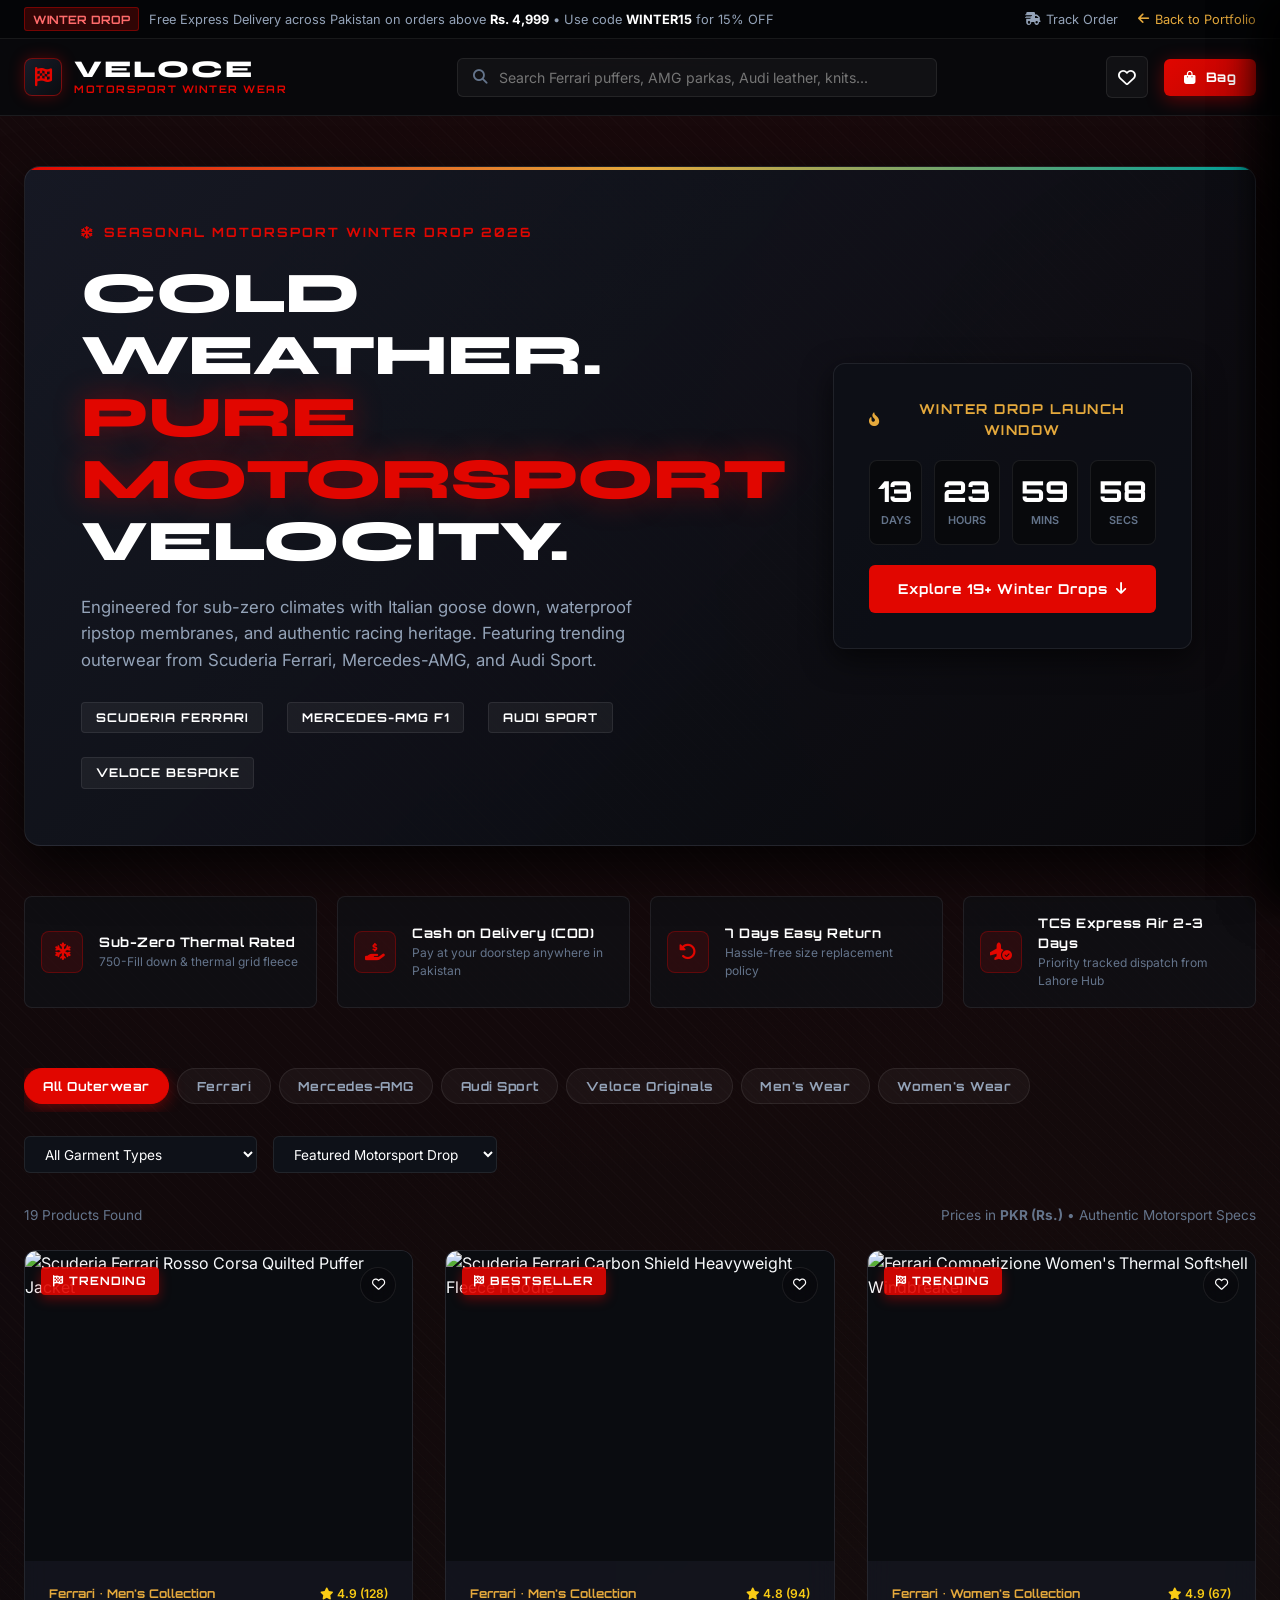
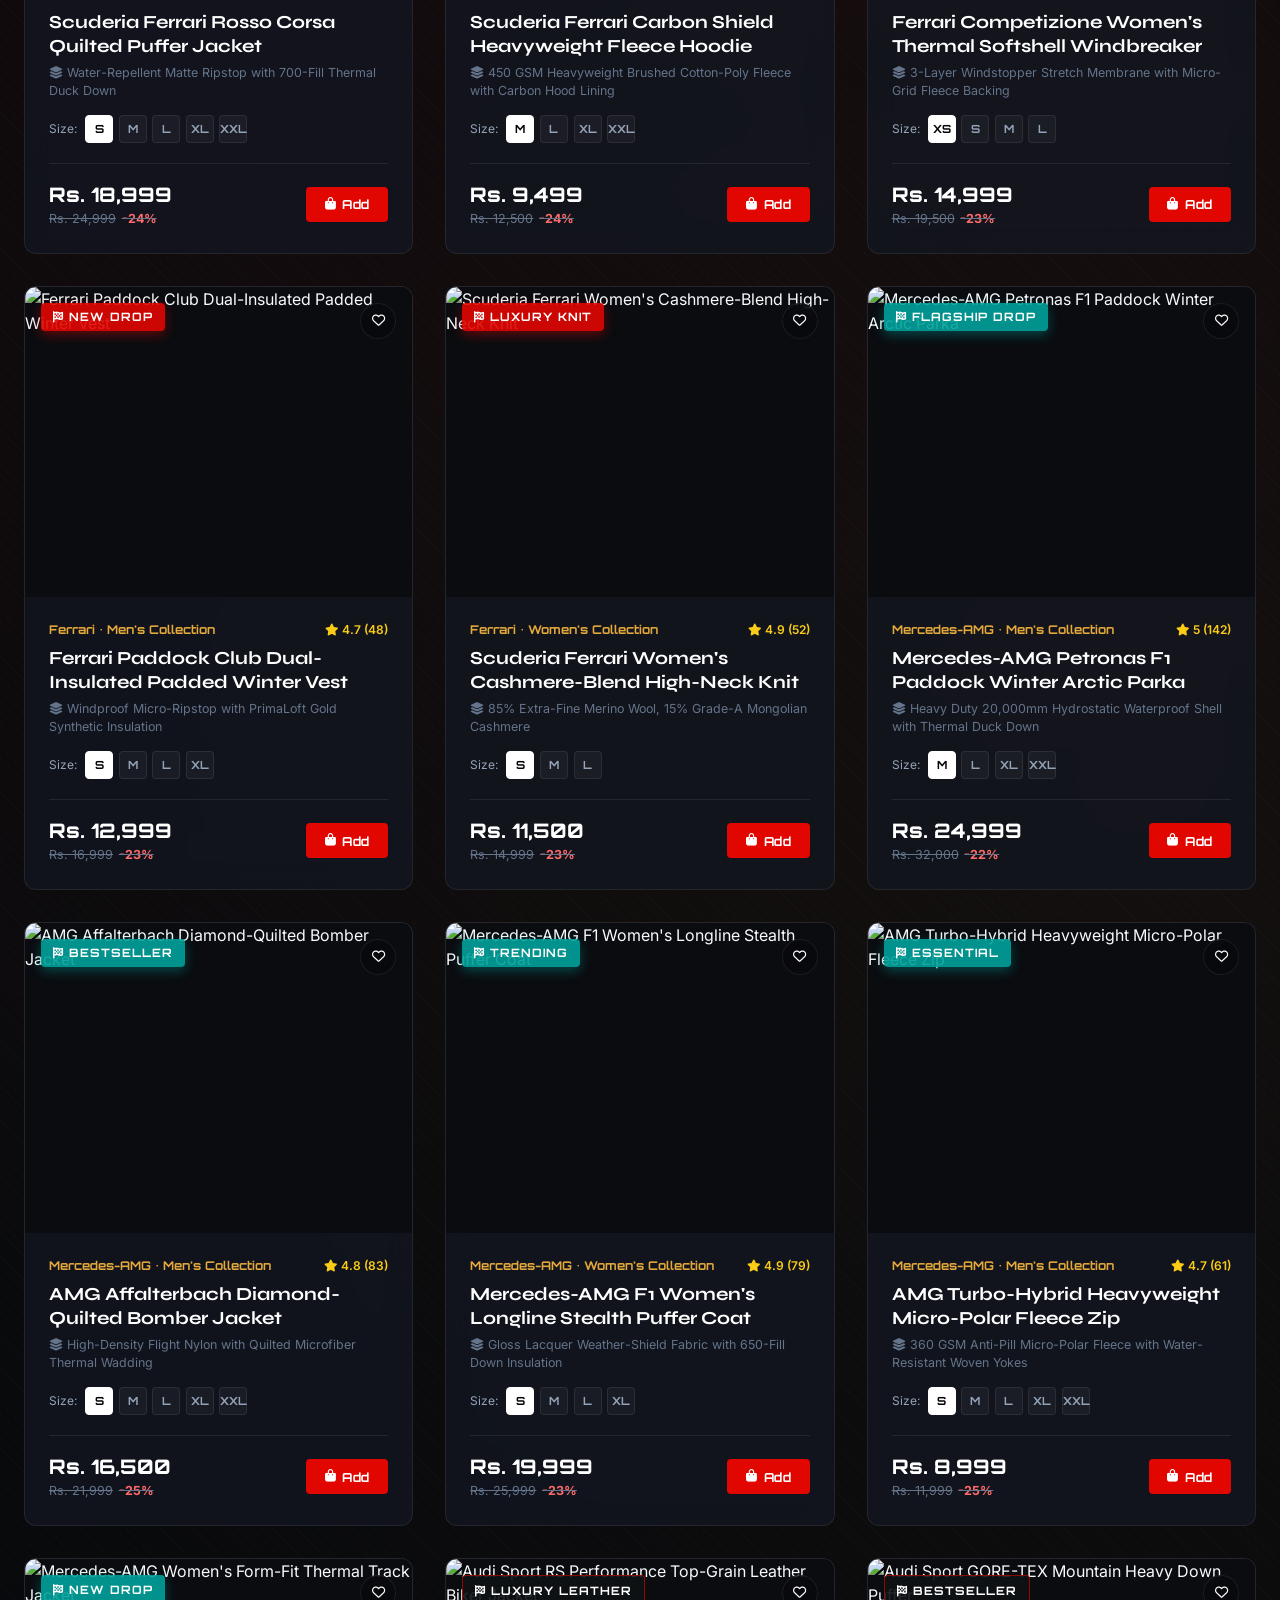
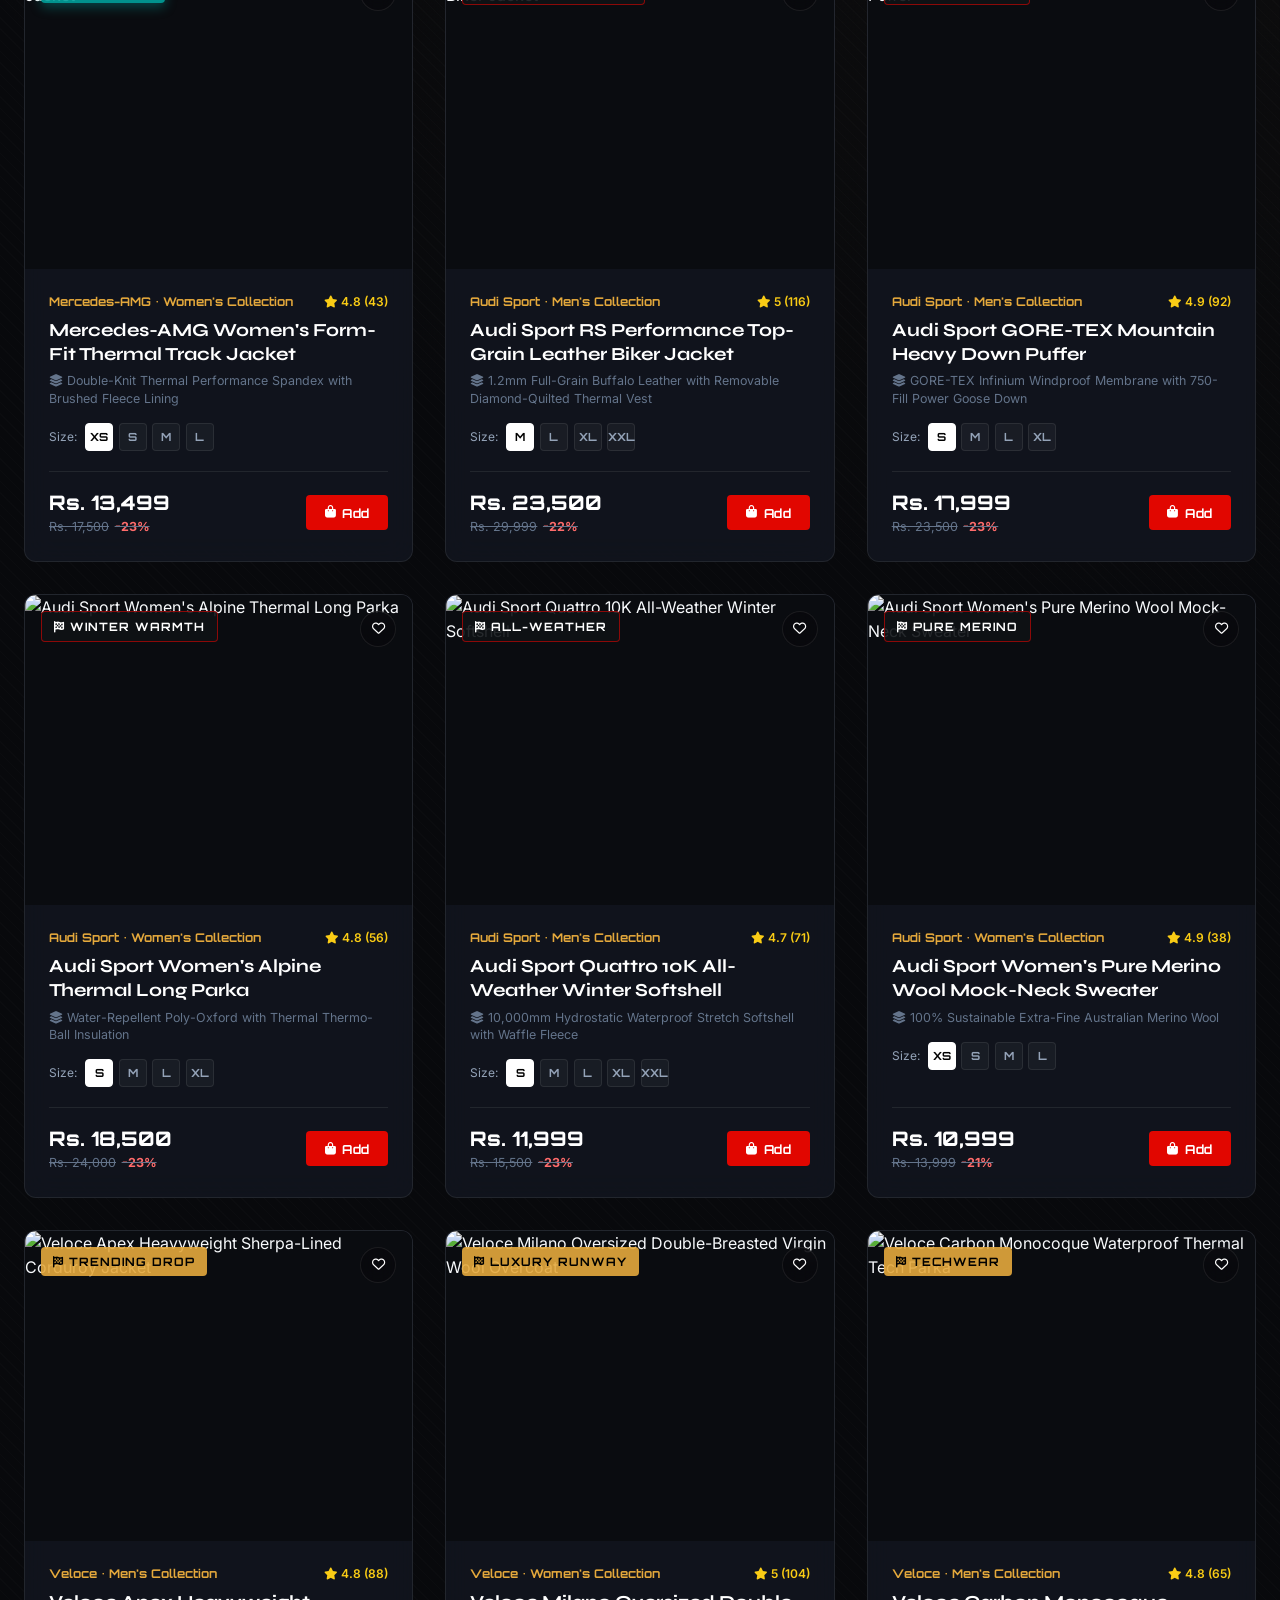
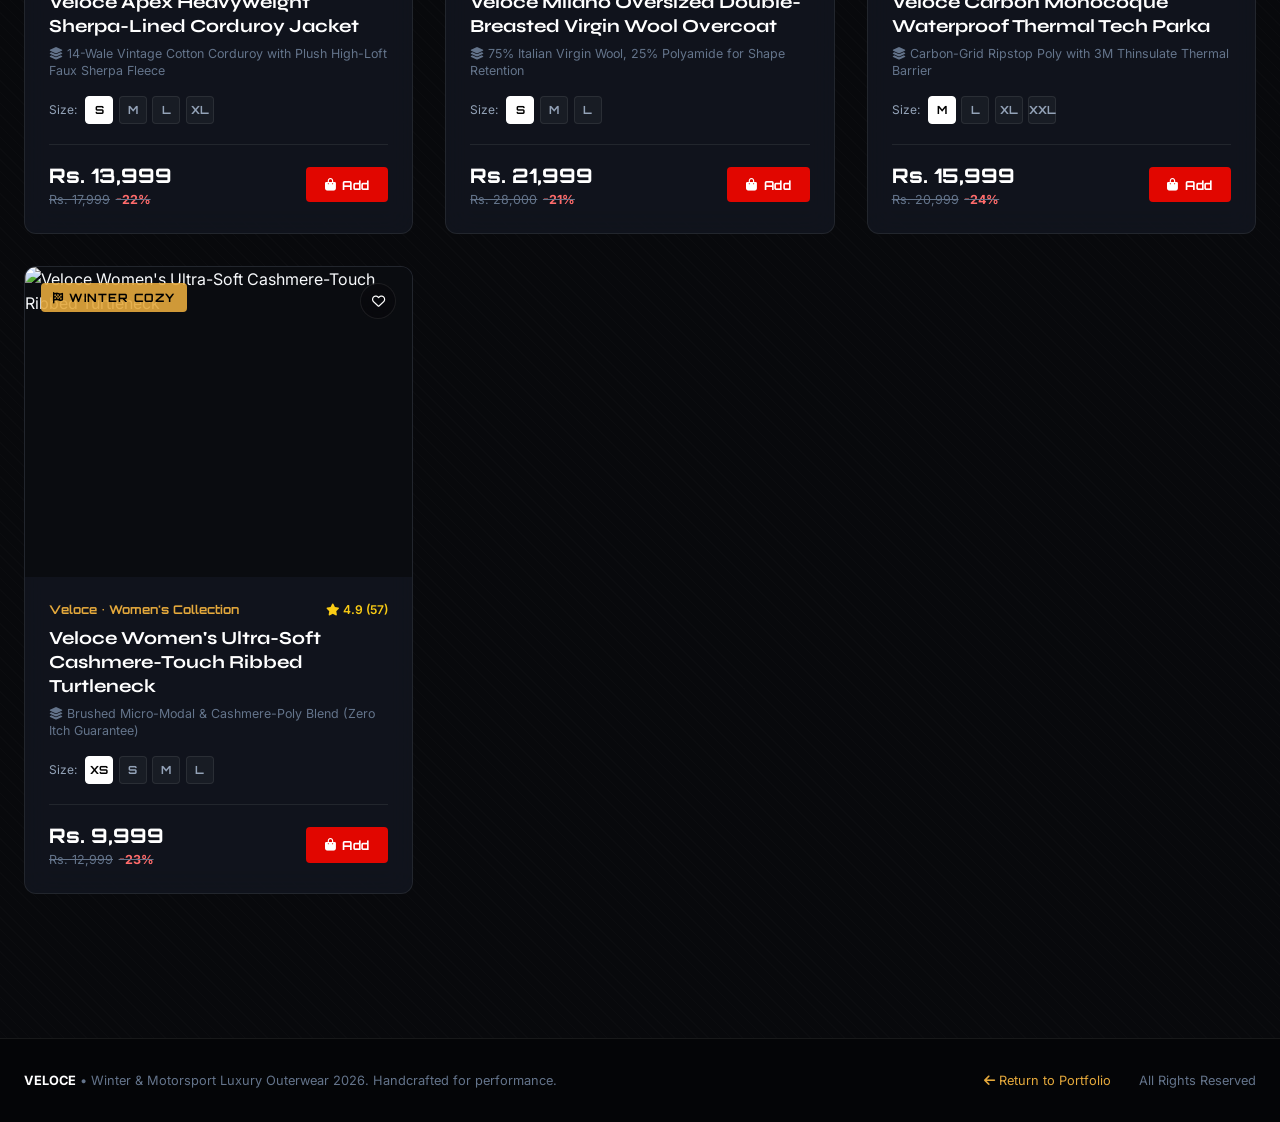
==== projects/veloce-store/index.html @ 2f8fe231 "Add VELOCE luxury winter & motorsport e-commerce platform with Netlify Serverless Backend" ====
<!DOCTYPE html>
<html lang="en">
<head>
  <meta charset="UTF-8">
  <meta name="viewport" content="width=device-width, initial-scale=1.0">
  <title>VELOCE — Luxury Winter &amp; Motorsport Apparel | Ferrari, AMG, Audi Sport</title>
  <meta name="description" content="Shop trending winter & motorsport outerwear from Scuderia Ferrari, Mercedes-AMG Petronas F1, Audi Sport, and Veloce. Thermal down puffers, leather biker jackets, and winter fleece across Pakistan with Cash on Delivery.">

  <!-- Favicon -->
  <link rel="icon" type="image/svg+xml" href="data:image/svg+xml,<svg xmlns='http://www.w3.org/2000/svg' viewBox='0 0 32 32'><rect width='32' height='32' rx='6' fill='%2308090C'/><path d='M8 6h16l-8 20z' fill='%23E10600'/></svg>">

  <!-- FontAwesome Icons -->
  <link rel="stylesheet" href="https://cdnjs.cloudflare.com/ajax/libs/font-awesome/6.5.1/css/all.min.css">

  <!-- Isolated Veloce Stylesheet -->
  <link rel="stylesheet" href="css/style.css">
</head>
<body>

  <!-- Top Utility Bar -->
  <aside class="veloce-top-bar" aria-label="Store Announcement">
    <div class="container top-bar-inner">
      <div class="top-announcement">
        <span class="promo-badge">WINTER DROP</span>
        <span>Free Express Delivery across Pakistan on orders above <strong>Rs. 4,999</strong> • Use code <strong>WINTER15</strong> for 15% OFF</span>
      </div>

      <div class="top-utility-links">
        <button type="button" class="top-link btn-open-tracker">
          <i class="fa-solid fa-truck-fast"></i>
          <span>Track Order</span>
        </button>
        <a href="/" class="top-link highlight" title="Return to Portfolio">
          <i class="fa-solid fa-arrow-left"></i>
          <span>Back to Portfolio</span>
        </a>
      </div>
    </div>
  </aside>

  <!-- Sticky Navbar -->
  <header class="veloce-navbar">
    <div class="container navbar-inner">
      <a href="#hero" class="brand-group" aria-label="VELOCE Home">
        <div class="brand-logo-icon" aria-hidden="true">
          <i class="fa-solid fa-flag-checkered"></i>
        </div>
        <div class="brand-name-wrap">
          <span class="brand-title">VELOCE</span>
          <span class="brand-subtitle">MOTORSPORT WINTER WEAR</span>
        </div>
      </a>

      <!-- Search Input -->
      <div class="nav-search-bar">
        <i class="fa-solid fa-magnifying-glass"></i>
        <input type="text" id="store-search-input" class="nav-search-input" placeholder="Search Ferrari puffers, AMG parkas, Audi leather, knits..." aria-label="Search Catalog">
      </div>

      <!-- Action Buttons -->
      <div class="nav-action-buttons">
        <button type="button" class="btn-icon-nav btn-open-wishlist" aria-label="View Wishlist">
          <i class="fa-regular fa-heart"></i>
          <span class="counter-badge wishlist-counter-badge">0</span>
        </button>

        <button type="button" class="btn-nav-bag btn-open-cart" aria-label="View Shopping Bag">
          <i class="fa-solid fa-bag-shopping"></i>
          <span>Bag</span>
          <span class="counter-badge cart-counter-badge">0</span>
        </button>
      </div>
    </div>
  </header>

  <!-- Main Content Area -->
  <main>
    <!-- Hero Editorial Banner -->
    <section id="hero" class="hero-banner-section">
      <div class="container">
        <div class="hero-editorial-card">
          <div class="hero-editorial-content">
            <div class="hero-drop-tag">
              <i class="fa-solid fa-snowflake"></i>
              <span>SEASONAL MOTORSPORT WINTER DROP 2026</span>
            </div>

            <h1 class="hero-main-title">
              COLD WEATHER. <br>
              <span class="highlight-red">PURE MOTORSPORT</span> VELOCITY.
            </h1>

            <p class="hero-subtext">
              Engineered for sub-zero climates with Italian goose down, waterproof ripstop membranes, and authentic racing heritage. Featuring trending outerwear from Scuderia Ferrari, Mercedes-AMG, and Audi Sport.
            </p>

            <div class="hero-brand-logos">
              <span class="brand-pill-mini">SCUDERIA FERRARI</span>
              <span class="brand-pill-mini">MERCEDES-AMG F1</span>
              <span class="brand-pill-mini">AUDI SPORT</span>
              <span class="brand-pill-mini">VELOCE BESPOKE</span>
            </div>
          </div>

          <!-- Countdown Card -->
          <div class="hero-countdown-box">
            <div class="countdown-title">
              <i class="fa-solid fa-fire-flame-curved"></i>
              <span>WINTER DROP LAUNCH WINDOW</span>
            </div>

            <div class="countdown-timer-grid">
              <div class="countdown-segment">
                <div class="count-val" id="count-days">14</div>
                <div class="count-lbl">Days</div>
              </div>
              <div class="countdown-segment">
                <div class="count-val" id="count-hours">08</div>
                <div class="count-lbl">Hours</div>
              </div>
              <div class="countdown-segment">
                <div class="count-val" id="count-mins">42</div>
                <div class="count-lbl">Mins</div>
              </div>
              <div class="countdown-segment">
                <div class="count-val" id="count-secs">19</div>
                <div class="count-lbl">Secs</div>
              </div>
            </div>

            <a href="#catalog" class="countdown-cta-btn">
              <span>Explore 19+ Winter Drops</span>
              <i class="fa-solid fa-arrow-down"></i>
            </a>
          </div>
        </div>
      </div>
    </section>

    <!-- Trust Badges Bar -->
    <section class="trust-bar-section" aria-label="Customer Guarantees">
      <div class="container">
        <div class="trust-badges-grid">
          <div class="trust-item">
            <div class="trust-icon"><i class="fa-solid fa-snowflake"></i></div>
            <div class="trust-text">
              <h4>Sub-Zero Thermal Rated</h4>
              <p>750-Fill down &amp; thermal grid fleece</p>
            </div>
          </div>

          <div class="trust-item">
            <div class="trust-icon"><i class="fa-solid fa-hand-holding-dollar"></i></div>
            <div class="trust-text">
              <h4>Cash on Delivery (COD)</h4>
              <p>Pay at your doorstep anywhere in Pakistan</p>
            </div>
          </div>

          <div class="trust-item">
            <div class="trust-icon"><i class="fa-solid fa-rotate-left"></i></div>
            <div class="trust-text">
              <h4>7 Days Easy Return</h4>
              <p>Hassle-free size replacement policy</p>
            </div>
          </div>

          <div class="trust-item">
            <div class="trust-icon"><i class="fa-solid fa-plane-circle-check"></i></div>
            <div class="trust-text">
              <h4>TCS Express Air 2-3 Days</h4>
              <p>Priority tracked dispatch from Lahore Hub</p>
            </div>
          </div>
        </div>
      </div>
    </section>

    <!-- Product Catalog Section -->
    <section id="catalog" class="catalog-section">
      <div class="container">
        <!-- Controls Bar -->
        <div class="catalog-controls-bar">
          <div class="brand-filter-pills" role="tablist">
            <button type="button" class="filter-tab-btn active" data-brand="All">All Outerwear</button>
            <button type="button" class="filter-tab-btn" data-brand="Ferrari">Ferrari</button>
            <button type="button" class="filter-tab-btn" data-brand="Mercedes-AMG">Mercedes-AMG</button>
            <button type="button" class="filter-tab-btn" data-brand="Audi Sport">Audi Sport</button>
            <button type="button" class="filter-tab-btn" data-brand="Veloce">Veloce Originals</button>
            <button type="button" class="filter-tab-btn" data-gender="Men">Men's Wear</button>
            <button type="button" class="filter-tab-btn" data-gender="Women">Women's Wear</button>
          </div>

          <div class="dropdown-filters-group">
            <select id="filter-category-select" class="select-custom" aria-label="Filter by Category">
              <option value="All">All Garment Types</option>
              <option value="Puffers">Thermal Down Puffers</option>
              <option value="Jackets">Leather &amp; Softshell Jackets</option>
              <option value="Hoodies & Knits">Heavyweight Fleece &amp; Knits</option>
              <option value="Parkas">Sub-Zero Expedition Parkas</option>
            </select>

            <select id="filter-sort-select" class="select-custom" aria-label="Sort Catalog">
              <option value="featured">Featured Motorsport Drop</option>
              <option value="price-low">Price: Low to High</option>
              <option value="price-high">Price: High to Low</option>
              <option value="rating">Top Customer Rated</option>
              <option value="discount">Biggest Seasonal Discount</option>
            </select>
          </div>
        </div>

        <!-- Live Results Count -->
        <div style="margin-bottom: 1.5rem; font-size: 0.85rem; color: var(--text-muted); display: flex; justify-content: space-between;">
          <span id="results-count">Loading Winter Catalog...</span>
          <span>Prices in <strong>PKR (Rs.)</strong> • Authentic Motorsport Specs</span>
        </div>

        <!-- Products Grid Container -->
        <div class="products-grid" id="products-grid">
          <!-- Populated by store.js -->
        </div>
      </div>
    </section>
  </main>

  <!-- Slide-Over Cart Drawer -->
  <div class="drawer-overlay" id="cart-drawer-overlay"></div>

  <div class="veloce-drawer" id="cart-drawer" role="dialog" aria-modal="true" aria-labelledby="cart-drawer-title">
    <div class="drawer-header">
      <h3 class="drawer-title" id="cart-drawer-title">
        <i class="fa-solid fa-bag-shopping" style="color: var(--vlc-red); margin-right: 0.4rem;"></i>
        Shopping Bag
      </h3>
      <button type="button" class="btn-close-drawer" id="btn-close-cart" aria-label="Close Bag">&times;</button>
    </div>

    <!-- Free Delivery Progress Meter -->
    <div class="drawer-free-delivery-box">
      <div class="delivery-notice-text" id="free-shipping-notice">
        Add <strong>Rs. 4,999</strong> for <strong>FREE Express Delivery</strong>
      </div>
      <div class="delivery-progress-track">
        <div class="delivery-progress-fill" id="free-shipping-progress"></div>
      </div>
    </div>

    <!-- Cart Items List -->
    <div class="drawer-items-list" id="cart-drawer-items">
      <!-- Items generated by JS -->
    </div>

    <!-- Empty State -->
    <div class="drawer-empty-state" id="cart-empty-state">
      <i class="fa-solid fa-bag-shopping"></i>
      <h4>Your Bag is Empty</h4>
      <p style="font-size: 0.85rem; color: var(--text-muted); margin-top: 0.35rem;">Explore our winter motorsport jackets and add your favorite pieces.</p>
    </div>

    <!-- Drawer Footer -->
    <div class="drawer-footer" id="cart-drawer-footer" style="display: none;">
      <!-- Promo Code -->
      <div class="promo-input-row">
        <input type="text" id="cart-promo-input" placeholder="Promo Code (e.g. WINTER15)" value="WINTER15">
        <button type="button" class="btn-apply-promo" id="btn-apply-promo">Apply</button>
      </div>
      <div class="promo-msg" id="promo-status-msg"></div>

      <!-- Totals Breakdown -->
      <div class="drawer-totals-box">
        <div class="totals-row">
          <span>Subtotal</span>
          <span id="cart-subtotal">Rs. 0</span>
        </div>
        <div class="totals-row" id="cart-discount-row" style="display: none; color: #10B981;">
          <span>Promo Discount</span>
          <span id="cart-discount-amount">- Rs. 0</span>
        </div>
        <div class="totals-row">
          <span>Shipping (Pakistan)</span>
          <span id="cart-shipping-fee">FREE</span>
        </div>
        <div class="totals-row grand">
          <span>Grand Total</span>
          <span id="cart-grand-total">Rs. 0</span>
        </div>
      </div>

      <button type="button" class="btn-drawer-checkout" id="btn-proceed-checkout">
        <i class="fa-solid fa-lock"></i>
        <span>Proceed to Secure Checkout</span>
      </button>
    </div>
  </div>

  <!-- Slide-Over Wishlist Drawer -->
  <div class="veloce-drawer" id="wishlist-drawer" role="dialog" aria-modal="true" aria-labelledby="wish-drawer-title">
    <div class="drawer-header">
      <h3 class="drawer-title" id="wish-drawer-title">
        <i class="fa-solid fa-heart" style="color: var(--vlc-red); margin-right: 0.4rem;"></i>
        Saved Wishlist
      </h3>
      <button type="button" class="btn-close-drawer" id="btn-close-wishlist" aria-label="Close Wishlist">&times;</button>
    </div>

    <div class="drawer-items-list" id="wishlist-drawer-items"></div>

    <div class="drawer-empty-state" id="wishlist-empty-state">
      <i class="fa-regular fa-heart"></i>
      <h4>Your Wishlist is Empty</h4>
      <p style="font-size: 0.85rem; color: var(--text-muted); margin-top: 0.35rem;">Click the heart icon on any jacket to save for later.</p>
    </div>
  </div>

  <!-- Quick View Modal -->
  <div class="veloce-modal" id="quickview-modal" role="dialog" aria-modal="true">
    <div class="veloce-modal-dialog" style="max-width: 780px;">
      <div class="modal-header-strip"></div>
      <div class="modal-header-row">
        <h3>Product Deep Dive</h3>
        <button type="button" class="modal-close-x" onclick="document.getElementById('quickview-modal').classList.remove('active')">&times;</button>
      </div>

      <div class="modal-body-content" style="display: grid; grid-template-columns: 1fr 1fr; gap: 2rem;">
        <div>
          <img id="qv-product-img" src="" alt="Product View" style="width: 100%; height: 360px; object-fit: cover; border-radius: 8px; border: 1px solid var(--border-subtle);">
        </div>

        <div style="display: flex; flex-direction: column;">
          <div id="qv-brand" style="font-family: var(--font-tech); color: var(--vlc-gold); font-size: 0.75rem; font-weight: 700;"></div>
          <h2 id="qv-title" style="font-family: var(--font-display); font-size: 1.35rem; color: #fff; margin: 0.35rem 0;"></h2>
          <div id="qv-rating" style="font-size: 0.8rem; color: #FACC15; margin-bottom: 0.75rem;"></div>

          <div style="display: flex; align-items: baseline; gap: 0.75rem; margin-bottom: 1rem;">
            <div id="qv-price" style="font-family: var(--font-tech); font-size: 1.5rem; font-weight: 800; color: #fff;"></div>
            <div id="qv-orig-price" style="font-size: 0.85rem; color: var(--text-muted); text-decoration: line-through;"></div>
            <div id="qv-discount" style="font-size: 0.75rem; color: #ff6b6b; font-weight: 700;"></div>
          </div>

          <p id="qv-description" style="font-size: 0.85rem; color: var(--text-secondary); line-height: 1.5; margin-bottom: 1rem;"></p>

          <div style="background: rgba(255,255,255,0.02); border: 1px solid var(--border-subtle); border-radius: 6px; padding: 0.75rem; font-size: 0.78rem; color: var(--text-muted); margin-bottom: 1.25rem;">
            <strong>Thermal Fabric:</strong> <span id="qv-fabric"></span>
          </div>

          <div style="margin-bottom: 1.25rem;">
            <label style="display: block; font-size: 0.75rem; color: var(--text-secondary); margin-bottom: 0.35rem;">Select Size:</label>
            <div class="size-chips" id="qv-sizes"></div>
          </div>

          <div style="display: flex; gap: 1rem; margin-top: auto;">
            <input type="number" id="qv-qty-input" value="1" min="1" max="10" style="width: 60px; background: #08090C; border: 1px solid var(--border-subtle); color: #fff; text-align: center; border-radius: 4px;">
            <button type="button" class="btn-veloce" id="btn-qv-add-cart" style="flex: 1; background: var(--vlc-red); color: #fff; border: none; border-radius: 4px; font-family: var(--font-tech); font-weight: 700; cursor: pointer; padding: 0.75rem;">
              <i class="fa-solid fa-bag-shopping"></i> Add to Bag
            </button>
          </div>
        </div>
      </div>
    </div>
  </div>

  <!-- Checkout Modal (Connected to Netlify Function) -->
  <div class="veloce-modal" id="checkout-modal" role="dialog" aria-modal="true">
    <div class="veloce-modal-dialog">
      <div class="modal-header-strip"></div>
      <div class="modal-header-row">
        <h3><i class="fa-solid fa-lock" style="color: var(--vlc-red); margin-right: 0.4rem;"></i> Secure Doorstep Checkout</h3>
        <button type="button" class="modal-close-x" id="btn-close-checkout">&times;</button>
      </div>

      <div class="modal-body-content">
        <!-- Order Summary Box -->
        <div style="background: rgba(255,255,255,0.02); border: 1px solid var(--border-subtle); border-radius: 8px; padding: 1rem; margin-bottom: 1.5rem;">
          <div style="font-family: var(--font-tech); font-size: 0.75rem; color: var(--vlc-gold); margin-bottom: 0.5rem;">ORDER SUMMARY</div>
          <div id="checkout-items-summary" style="max-height: 110px; overflow-y: auto; font-size: 0.82rem; color: var(--text-secondary); display: flex; flex-direction: column; gap: 0.35rem;"></div>
          <div style="border-top: 1px dashed var(--border-subtle); margin-top: 0.75rem; padding-top: 0.5rem; display: flex; justify-content: space-between; font-family: var(--font-tech); font-weight: 700;">
            <span>Total Payable:</span>
            <span id="checkout-grand-total" style="color: #fff;">Rs. 0</span>
          </div>
        </div>

        <form id="checkout-form">
          <div class="form-grid-2">
            <div class="vlc-input-group">
              <label for="chk-name">Full Name *</label>
              <input type="text" id="chk-name" class="vlc-input" placeholder="e.g. Tariq Mehmood" required minlength="2">
            </div>

            <div class="vlc-input-group">
              <label for="chk-phone">Mobile / WhatsApp Number *</label>
              <input type="tel" id="chk-phone" class="vlc-input" placeholder="0300-1234567" required>
            </div>
          </div>

          <div class="form-grid-2">
            <div class="vlc-input-group">
              <label for="chk-email">Email Address *</label>
              <input type="email" id="chk-email" class="vlc-input" placeholder="e.g. customer@example.com" required>
            </div>

            <div class="vlc-input-group">
              <label for="chk-city">Delivery City (Pakistan) *</label>
              <select id="chk-city" class="vlc-select" required>
                <option value="Karachi">Karachi</option>
                <option value="Lahore" selected>Lahore</option>
                <option value="Islamabad">Islamabad</option>
                <option value="Rawalpindi">Rawalpindi</option>
                <option value="Faisalabad">Faisalabad</option>
                <option value="Multan">Multan</option>
                <option value="Peshawar">Peshawar</option>
                <option value="Quetta">Quetta</option>
                <option value="Sialkot">Sialkot</option>
                <option value="Gujranwala">Gujranwala</option>
                <option value="Other Cities">All Other Pakistan Cities</option>
              </select>
            </div>
          </div>

          <div class="vlc-input-group">
            <label for="chk-address">Complete Street Address *</label>
            <input type="text" id="chk-address" class="vlc-input" placeholder="House #, Street, Sector, Area Name" required minlength="5">
          </div>

          <!-- Payment Options -->
          <div class="vlc-input-group">
            <label>Select Payment Method *</label>
            <div class="payment-methods-grid">
              <label class="payment-method-card active">
                <input type="radio" name="paymentMethod" value="COD" checked>
                <i class="fa-solid fa-hand-holding-dollar" style="font-size: 1.2rem; color: #10B981;"></i>
                <strong>Cash on Delivery</strong>
                <span>Pay when delivered</span>
              </label>

              <label class="payment-method-card">
                <input type="radio" name="paymentMethod" value="JazzCash">
                <i class="fa-solid fa-mobile-screen" style="font-size: 1.2rem; color: #E5A93C;"></i>
                <strong>JazzCash / EasyPaisa</strong>
                <span>Mobile Wallet</span>
              </label>

              <label class="payment-method-card">
                <input type="radio" name="paymentMethod" value="Card">
                <i class="fa-regular fa-credit-card" style="font-size: 1.2rem; color: #38BDF8;"></i>
                <strong>Debit / Credit Card</strong>
                <span>Visa &amp; Mastercard</span>
              </label>
            </div>
          </div>

          <button type="submit" class="btn-drawer-checkout" style="width: 100%;">
            <i class="fa-solid fa-check"></i>
            <span>Confirm Order via Netlify Serverless API</span>
          </button>
        </form>
      </div>
    </div>
  </div>

  <!-- Order Success Receipt Modal -->
  <div class="veloce-modal" id="order-success-modal" role="dialog" aria-modal="true">
    <div class="veloce-modal-dialog">
      <div class="modal-header-strip"></div>
      <div class="modal-header-row">
        <h3><i class="fa-solid fa-circle-check" style="color: #10B981; margin-right: 0.4rem;"></i> Order Confirmed!</h3>
        <button type="button" class="modal-close-x" onclick="document.getElementById('order-success-modal').classList.remove('active')">&times;</button>
      </div>

      <div class="modal-body-content">
        <div class="receipt-paper-card">
          <div class="receipt-header-row">
            <div>
              <div style="font-size: 0.72rem; color: var(--text-muted);">VELOCE OFFICIAL DISPATCH DOSSIER</div>
              <div class="receipt-code" id="receipt-order-id">VLC-2026-8492</div>
            </div>
            <div style="font-family: var(--font-tech); font-size: 0.8rem; color: #10B981; border: 1px solid #10B981; padding: 0.2rem 0.6rem; border-radius: 4px;">
              VERIFIED
            </div>
          </div>

          <div class="receipt-meta-grid">
            <div>
              <label>Customer Name</label>
              <div id="receipt-customer-name" style="font-weight: 700; color: #fff;"></div>
            </div>
            <div>
              <label>Delivery Address</label>
              <div id="receipt-address" style="color: var(--text-secondary);"></div>
            </div>
            <div>
              <label>Payment Method</label>
              <div id="receipt-payment" style="color: #fff;"></div>
            </div>
            <div>
              <label>Estimated Delivery</label>
              <div id="receipt-est-date" style="color: #38BDF8; font-weight: 700;"></div>
            </div>
            <div>
              <label>TCS Air Tracking Number</label>
              <div id="receipt-tracking-code" style="font-family: var(--font-tech); color: var(--vlc-gold);"></div>
            </div>
            <div>
              <label>Total Amount</label>
              <div id="receipt-total" style="font-family: var(--font-tech); font-size: 1.1rem; font-weight: 800; color: #fff;"></div>
            </div>
          </div>

          <div style="text-align: center; font-size: 0.78rem; color: var(--text-muted); border-top: 1px solid var(--border-subtle); padding-top: 1rem;">
            A confirmation SMS &amp; tracking receipt have been dispatched. Hand-packaged with anti-static motorsport thermal seal.
          </div>
        </div>

        <div style="margin-top: 1.5rem; display: flex; gap: 1rem;">
          <button type="button" class="btn-drawer-checkout" style="flex: 1;" onclick="window.print()">
            <i class="fa-solid fa-print"></i> Print Receipt
          </button>
          <button type="button" class="btn-drawer-checkout" style="flex: 1; background: rgba(255,255,255,0.06); border: 1px solid var(--border-subtle);" onclick="document.getElementById('order-success-modal').classList.remove('active')">
            Continue Shopping
          </button>
        </div>
      </div>
    </div>
  </div>

  <!-- Live Order Tracker Modal -->
  <div class="veloce-modal" id="tracker-modal" role="dialog" aria-modal="true">
    <div class="veloce-modal-dialog">
      <div class="modal-header-strip"></div>
      <div class="modal-header-row">
        <h3><i class="fa-solid fa-truck-fast" style="color: var(--vlc-red); margin-right: 0.4rem;"></i> Live TCS Order Tracker</h3>
        <button type="button" class="modal-close-x" id="btn-close-tracker">&times;</button>
      </div>

      <div class="modal-body-content">
        <form id="tracker-search-form" style="display: flex; gap: 0.5rem; margin-bottom: 1.5rem;">
          <input type="text" id="tracker-input-id" class="vlc-input" placeholder="Enter Order ID (e.g. VLC-2026-8492)" required value="VLC-2026-8492">
          <button type="submit" class="btn-drawer-checkout" style="width: auto; padding: 0.75rem 1.25rem;">
            <span>Track</span>
          </button>
        </form>

        <div id="tracker-courier-box" style="display: none;"></div>

        <!-- 4-Stage Timeline Container -->
        <div id="tracker-timeline-view">
          <div style="text-align: center; color: var(--text-muted); font-size: 0.85rem; padding: 1.5rem;">
            Enter your Veloce Order ID above to view live courier satellite telemetry.
          </div>
        </div>
      </div>
    </div>
  </div>

  <!-- Toast Container -->
  <div id="veloce-toast-container"></div>

  <!-- Minimal Footer -->
  <footer style="background: #040507; border-top: 1px solid var(--border-subtle); padding: 2rem 0; margin-top: 4rem;">
    <div class="container" style="display: flex; justify-content: space-between; align-items: center; flex-wrap: wrap; gap: 1rem; font-size: 0.8rem; color: var(--text-muted);">
      <div>
        <strong style="color: #fff;">VELOCE</strong> • Winter &amp; Motorsport Luxury Outerwear 2026. Handcrafted for performance.
      </div>
      <div>
        <a href="/" style="color: var(--vlc-gold); text-decoration: none; margin-right: 1.5rem;"><i class="fa-solid fa-arrow-left"></i> Return to Portfolio</a>
        <span>All Rights Reserved</span>
      </div>
    </div>
  </footer>

  <!-- Store JavaScript Logic -->
  <script src="js/store.js"></script>
</body>
</html>
---- projects/veloce-store/css/style.css ----
/**
 * VELOCE — Luxury Winter & Motorsport Apparel
 * Pure isolated stylesheet for /projects/veloce-store/
 */

@import url('https://fonts.googleapis.com/css2?family=Inter:wght@300;400;500;600;700;800&family=Orbitron:wght@600;700;800;900&family=Syne:wght@700;800&display=swap');

:root {
  --vlc-red: #E10600;
  --vlc-red-hover: #B80500;
  --vlc-gold: #E5A93C;
  --vlc-cyan: #00A19B;

  --bg-obsidian: #08090C;
  --bg-asphalt: #0E1118;
  --bg-surface: #131722;
  --bg-card: rgba(19, 23, 34, 0.75);
  --bg-card-hover: rgba(25, 31, 46, 0.9);

  --text-primary: #F8FAFC;
  --text-secondary: #94A3B8;
  --text-muted: #64748B;

  --border-subtle: rgba(255, 255, 255, 0.08);
  --border-accent: rgba(225, 6, 0, 0.4);
  --border-glow-red: rgba(225, 6, 0, 0.5);

  --font-display: 'Syne', sans-serif;
  --font-tech: 'Orbitron', monospace;
  --font-body: 'Inter', sans-serif;

  --transition-smooth: cubic-bezier(0.16, 1, 0.3, 1);
}

/* Base Reset */
*, *::before, *::after {
  box-sizing: border-box;
  margin: 0;
  padding: 0;
}

html {
  scroll-behavior: smooth;
  font-family: var(--font-body);
  background-color: var(--bg-obsidian);
  color: var(--text-primary);
  overflow-x: hidden;
}

body {
  min-height: 100vh;
  background-color: var(--bg-obsidian);
  background-image: 
    radial-gradient(circle at 50% 0%, rgba(225, 6, 0, 0.08), transparent 50%),
    radial-gradient(circle at 90% 40%, rgba(229, 169, 60, 0.04), transparent 40%),
    repeating-linear-gradient(45deg, rgba(255, 255, 255, 0.012) 0px, rgba(255, 255, 255, 0.012) 1px, transparent 1px, transparent 8px);
  color: var(--text-primary);
  line-height: 1.5;
  -webkit-font-smoothing: antialiased;
}

.container {
  width: 100%;
  max-width: 1360px;
  margin: 0 auto;
  padding: 0 1.5rem;
}

/* =========================================================================
   TOP UTILITY BAR
   ========================================================================= */
.veloce-top-bar {
  background: #040507;
  border-bottom: 1px solid var(--border-subtle);
  font-size: 0.8rem;
  color: var(--text-secondary);
  padding: 0.45rem 0;
}

.top-bar-inner {
  display: flex;
  align-items: center;
  justify-content: space-between;
}

.top-announcement {
  display: flex;
  align-items: center;
  gap: 0.6rem;
}

.top-announcement strong {
  color: #fff;
}

.top-announcement .promo-badge {
  background: rgba(225, 6, 0, 0.2);
  color: #ff6b6b;
  border: 1px solid rgba(225, 6, 0, 0.4);
  font-family: var(--font-tech);
  font-size: 0.72rem;
  font-weight: 700;
  padding: 0.15rem 0.5rem;
  border-radius: 3px;
}

.top-utility-links {
  display: flex;
  align-items: center;
  gap: 1.25rem;
}

.top-link {
  color: var(--text-secondary);
  text-decoration: none;
  display: inline-flex;
  align-items: center;
  gap: 0.35rem;
  transition: color 0.2s ease;
  cursor: pointer;
  background: none;
  border: none;
  font-size: 0.8rem;
  font-family: var(--font-body);
}

.top-link:hover {
  color: #fff;
}

.top-link.highlight {
  color: var(--vlc-gold);
}

/* =========================================================================
   STICKY NAVBAR
   ========================================================================= */
.veloce-navbar {
  position: sticky;
  top: 0;
  left: 0;
  width: 100%;
  z-index: 100;
  background: rgba(8, 9, 12, 0.92);
  backdrop-filter: blur(20px);
  -webkit-backdrop-filter: blur(20px);
  border-bottom: 1px solid var(--border-subtle);
  transition: all 0.3s ease;
}

.navbar-inner {
  display: flex;
  align-items: center;
  justify-content: space-between;
  height: 76px;
  gap: 1.5rem;
}

.brand-group {
  display: flex;
  align-items: center;
  gap: 0.75rem;
  text-decoration: none;
}

.brand-logo-icon {
  width: 38px;
  height: 38px;
  border-radius: 8px;
  background: linear-gradient(135deg, #181c28 0%, #0a0c10 100%);
  border: 1px solid rgba(225, 6, 0, 0.5);
  display: flex;
  align-items: center;
  justify-content: center;
  color: var(--vlc-red);
  font-size: 1.2rem;
  box-shadow: 0 0 15px rgba(225, 6, 0, 0.3);
}

.brand-name-wrap {
  display: flex;
  flex-direction: column;
}

.brand-title {
  font-family: var(--font-display);
  font-size: 1.5rem;
  font-weight: 800;
  letter-spacing: 2px;
  color: #fff;
  line-height: 1;
}

.brand-subtitle {
  font-family: var(--font-tech);
  font-size: 0.65rem;
  font-weight: 700;
  letter-spacing: 1.5px;
  color: var(--vlc-red);
  text-transform: uppercase;
}

/* Search Bar in Navbar */
.nav-search-bar {
  flex: 1;
  max-width: 480px;
  position: relative;
}

.nav-search-bar i {
  position: absolute;
  left: 1rem;
  top: 50%;
  transform: translateY(-50%);
  color: var(--text-muted);
  font-size: 0.9rem;
}

.nav-search-input {
  width: 100%;
  background: rgba(255, 255, 255, 0.04);
  border: 1px solid var(--border-subtle);
  border-radius: 6px;
  padding: 0.65rem 1rem 0.65rem 2.6rem;
  color: #fff;
  font-size: 0.88rem;
  font-family: var(--font-body);
  outline: none;
  transition: all 0.2s ease;
}

.nav-search-input:focus {
  border-color: var(--vlc-red);
  background: rgba(255, 255, 255, 0.08);
  box-shadow: 0 0 16px rgba(225, 6, 0, 0.25);
}

/* Nav Actions */
.nav-action-buttons {
  display: flex;
  align-items: center;
  gap: 1rem;
}

.btn-icon-nav {
  position: relative;
  background: rgba(255, 255, 255, 0.04);
  border: 1px solid var(--border-subtle);
  color: #fff;
  width: 42px;
  height: 42px;
  border-radius: 6px;
  display: flex;
  align-items: center;
  justify-content: center;
  font-size: 1.1rem;
  cursor: pointer;
  transition: all 0.2s ease;
}

.btn-icon-nav:hover {
  background: rgba(225, 6, 0, 0.15);
  border-color: var(--vlc-red);
  transform: translateY(-2px);
}

.counter-badge {
  position: absolute;
  top: -5px;
  right: -5px;
  background: var(--vlc-red);
  color: #fff;
  font-family: var(--font-tech);
  font-size: 0.7rem;
  font-weight: 700;
  width: 20px;
  height: 20px;
  border-radius: 50%;
  display: flex;
  align-items: center;
  justify-content: center;
  opacity: 0;
  transition: opacity 0.2s ease;
  border: 2px solid var(--bg-obsidian);
}

.counter-badge.visible {
  opacity: 1;
}

.btn-nav-bag {
  background: linear-gradient(135deg, #e10600 0%, #b80500 100%);
  color: #fff;
  border: none;
  padding: 0.65rem 1.25rem;
  border-radius: 6px;
  font-family: var(--font-tech);
  font-size: 0.82rem;
  font-weight: 700;
  letter-spacing: 0.5px;
  display: flex;
  align-items: center;
  gap: 0.6rem;
  cursor: pointer;
  box-shadow: 0 4px 18px rgba(225, 6, 0, 0.4);
  transition: all 0.2s ease;
}

.btn-nav-bag:hover {
  transform: translateY(-2px);
  box-shadow: 0 6px 24px rgba(225, 6, 0, 0.6);
}

/* =========================================================================
   HERO BANNER & SEASONAL COUNTDOWN
   ========================================================================= */
.hero-banner-section {
  padding: 50px 0 30px;
  position: relative;
}

.hero-editorial-card {
  background: linear-gradient(135deg, rgba(22, 27, 40, 0.85) 0%, rgba(8, 9, 12, 0.95) 100%),
              radial-gradient(circle at 100% 50%, rgba(225, 6, 0, 0.15), transparent 50%);
  border: 1px solid var(--border-subtle);
  border-radius: 16px;
  padding: 3.5rem;
  display: grid;
  grid-template-columns: 1.2fr 0.8fr;
  gap: 3rem;
  align-items: center;
  position: relative;
  overflow: hidden;
  box-shadow: 0 20px 50px rgba(0, 0, 0, 0.8);
}

.hero-editorial-card::before {
  content: '';
  position: absolute;
  top: 0;
  left: 0;
  width: 100%;
  height: 3px;
  background: linear-gradient(90deg, #E10600 0%, #E5A93C 50%, #00A19B 100%);
}

.hero-editorial-content {
  display: flex;
  flex-direction: column;
  gap: 1.25rem;
}

.hero-drop-tag {
  display: inline-flex;
  align-items: center;
  gap: 0.6rem;
  font-family: var(--font-tech);
  font-size: 0.8rem;
  font-weight: 700;
  letter-spacing: 2px;
  color: var(--vlc-red);
  text-transform: uppercase;
}

.hero-main-title {
  font-family: var(--font-display);
  font-size: clamp(2.2rem, 4.5vw, 3.8rem);
  font-weight: 800;
  line-height: 1.08;
  letter-spacing: -1px;
  color: #fff;
}

.hero-main-title .highlight-red {
  color: var(--vlc-red);
  text-shadow: 0 0 30px rgba(225, 6, 0, 0.4);
}

.hero-subtext {
  font-size: 1.05rem;
  color: var(--text-secondary);
  max-width: 580px;
  line-height: 1.6;
}

.hero-brand-logos {
  display: flex;
  align-items: center;
  gap: 1.5rem;
  margin-top: 0.5rem;
  flex-wrap: wrap;
}

.brand-pill-mini {
  background: rgba(255, 255, 255, 0.05);
  border: 1px solid var(--border-subtle);
  border-radius: 4px;
  padding: 0.35rem 0.85rem;
  font-family: var(--font-tech);
  font-size: 0.75rem;
  font-weight: 700;
  letter-spacing: 1px;
  color: #fff;
}

/* Countdown Box */
.hero-countdown-box {
  background: rgba(13, 16, 23, 0.85);
  border: 1px solid var(--border-subtle);
  border-radius: 12px;
  padding: 2.2rem;
  text-align: center;
  display: flex;
  flex-direction: column;
  gap: 1.25rem;
  box-shadow: 0 10px 30px rgba(0, 0, 0, 0.6);
}

.countdown-title {
  font-family: var(--font-tech);
  font-size: 0.85rem;
  font-weight: 700;
  letter-spacing: 1.5px;
  color: var(--vlc-gold);
  text-transform: uppercase;
  display: flex;
  align-items: center;
  justify-content: center;
  gap: 0.5rem;
}

.countdown-timer-grid {
  display: grid;
  grid-template-columns: repeat(4, 1fr);
  gap: 0.75rem;
}

.countdown-segment {
  background: #08090C;
  border: 1px solid var(--border-subtle);
  border-radius: 8px;
  padding: 1rem 0.5rem;
}

.count-val {
  font-family: var(--font-tech);
  font-size: 1.8rem;
  font-weight: 800;
  color: #fff;
  line-height: 1;
}

.count-lbl {
  font-size: 0.68rem;
  color: var(--text-muted);
  text-transform: uppercase;
  margin-top: 0.35rem;
  font-weight: 600;
}

.countdown-cta-btn {
  background: var(--vlc-red);
  color: #fff;
  border: none;
  border-radius: 6px;
  padding: 0.85rem;
  font-family: var(--font-tech);
  font-size: 0.85rem;
  font-weight: 700;
  letter-spacing: 1px;
  cursor: pointer;
  transition: all 0.2s ease;
  display: inline-flex;
  align-items: center;
  justify-content: center;
  gap: 0.5rem;
  text-decoration: none;
}

.countdown-cta-btn:hover {
  background: var(--vlc-red-hover);
  transform: translateY(-2px);
  box-shadow: 0 6px 20px rgba(225, 6, 0, 0.5);
}

/* =========================================================================
   TRUST BADGES BAR
   ========================================================================= */
.trust-bar-section {
  padding: 20px 0 40px;
}

.trust-badges-grid {
  display: grid;
  grid-template-columns: repeat(4, 1fr);
  gap: 1.25rem;
}

.trust-item {
  background: rgba(14, 17, 24, 0.65);
  border: 1px solid var(--border-subtle);
  border-radius: 8px;
  padding: 1.1rem 1rem;
  display: flex;
  align-items: center;
  gap: 1rem;
  transition: border-color 0.2s ease;
}

.trust-item:hover {
  border-color: rgba(225, 6, 0, 0.35);
}

.trust-icon {
  width: 42px;
  height: 42px;
  border-radius: 8px;
  background: rgba(225, 6, 0, 0.12);
  border: 1px solid rgba(225, 6, 0, 0.3);
  color: var(--vlc-red);
  display: flex;
  align-items: center;
  justify-content: center;
  font-size: 1.1rem;
  flex-shrink: 0;
}

.trust-text h4 {
  font-family: var(--font-tech);
  font-size: 0.82rem;
  color: #fff;
  font-weight: 700;
  letter-spacing: 0.5px;
}

.trust-text p {
  font-size: 0.75rem;
  color: var(--text-muted);
}

/* =========================================================================
   CATALOG CONTROLS & FILTER BAR
   ========================================================================= */
.catalog-section {
  padding: 20px 0 80px;
}

.catalog-controls-bar {
  display: flex;
  align-items: center;
  justify-content: space-between;
  gap: 1.5rem;
  margin-bottom: 2rem;
  flex-wrap: wrap;
}

.brand-filter-pills {
  display: flex;
  align-items: center;
  gap: 0.5rem;
  overflow-x: auto;
  padding-bottom: 0.5rem;
}

.filter-tab-btn {
  background: rgba(255, 255, 255, 0.04);
  border: 1px solid var(--border-subtle);
  color: var(--text-secondary);
  padding: 0.55rem 1.15rem;
  border-radius: 30px;
  font-family: var(--font-tech);
  font-size: 0.78rem;
  font-weight: 700;
  letter-spacing: 0.5px;
  cursor: pointer;
  white-space: nowrap;
  transition: all 0.2s ease;
}

.filter-tab-btn:hover {
  color: #fff;
  background: rgba(255, 255, 255, 0.08);
}

.filter-tab-btn.active {
  background: var(--vlc-red);
  border-color: var(--vlc-red);
  color: #fff;
  box-shadow: 0 4px 15px rgba(225, 6, 0, 0.4);
}

.dropdown-filters-group {
  display: flex;
  align-items: center;
  gap: 1rem;
}

.select-custom {
  background: #0E1118;
  border: 1px solid var(--border-subtle);
  border-radius: 6px;
  color: #fff;
  padding: 0.55rem 1rem;
  font-size: 0.85rem;
  font-family: var(--font-body);
  outline: none;
  cursor: pointer;
}

.select-custom:focus {
  border-color: var(--vlc-red);
}

/* =========================================================================
   PRODUCT CARDS GRID
   ========================================================================= */
.products-grid {
  display: grid;
  grid-template-columns: repeat(3, 1fr);
  gap: 2rem;
}

.veloce-card {
  background: var(--bg-card);
  backdrop-filter: blur(14px);
  -webkit-backdrop-filter: blur(14px);
  border: 1px solid var(--border-subtle);
  border-radius: 12px;
  overflow: hidden;
  display: flex;
  flex-direction: column;
  transition: transform 0.3s ease, border-color 0.3s ease, box-shadow 0.3s ease;
  position: relative;
}

.veloce-card:hover {
  transform: translateY(-6px);
  border-color: rgba(225, 6, 0, 0.45);
  box-shadow: 0 15px 35px rgba(0, 0, 0, 0.8), 0 0 20px rgba(225, 6, 0, 0.15);
}

.card-media-wrapper {
  position: relative;
  width: 100%;
  height: 310px;
  overflow: hidden;
  background: #0a0c10;
}

.product-img {
  width: 100%;
  height: 100%;
  object-fit: cover;
  object-position: center;
  transition: transform 0.5s ease;
}

.veloce-card:hover .product-img {
  transform: scale(1.06);
}

.card-pill-badge {
  position: absolute;
  top: 1rem;
  left: 1rem;
  font-family: var(--font-tech);
  font-size: 0.72rem;
  font-weight: 700;
  letter-spacing: 1px;
  padding: 0.35rem 0.75rem;
  border-radius: 4px;
  z-index: 2;
  text-transform: uppercase;
}

.badge-ferrari {
  background: rgba(225, 6, 0, 0.9);
  color: #fff;
  box-shadow: 0 4px 12px rgba(225, 6, 0, 0.4);
}

.badge-amg {
  background: rgba(0, 161, 155, 0.9);
  color: #fff;
  box-shadow: 0 4px 12px rgba(0, 161, 155, 0.4);
}

.badge-audi {
  background: rgba(15, 18, 22, 0.9);
  color: #fff;
  border: 1px solid rgba(225, 6, 0, 0.6);
}

.badge-veloce {
  background: rgba(229, 169, 60, 0.9);
  color: #000;
}

.btn-wishlist-toggle {
  position: absolute;
  top: 1rem;
  right: 1rem;
  width: 36px;
  height: 36px;
  border-radius: 50%;
  background: rgba(8, 9, 12, 0.75);
  backdrop-filter: blur(8px);
  border: 1px solid var(--border-subtle);
  color: #fff;
  display: flex;
  align-items: center;
  justify-content: center;
  cursor: pointer;
  z-index: 2;
  transition: all 0.2s ease;
}

.btn-wishlist-toggle:hover {
  background: #fff;
  color: var(--vlc-red);
}

.btn-wishlist-toggle.active {
  background: var(--vlc-red);
  color: #fff;
  border-color: var(--vlc-red);
}

.btn-card-quickview {
  position: absolute;
  bottom: 1rem;
  left: 50%;
  transform: translateX(-50%) translateY(20px);
  opacity: 0;
  background: rgba(8, 9, 12, 0.85);
  backdrop-filter: blur(8px);
  border: 1px solid var(--border-subtle);
  color: #fff;
  font-family: var(--font-tech);
  font-size: 0.75rem;
  font-weight: 700;
  padding: 0.5rem 1.25rem;
  border-radius: 4px;
  cursor: pointer;
  transition: all 0.25s ease;
  white-space: nowrap;
  display: flex;
  align-items: center;
  gap: 0.4rem;
}

.veloce-card:hover .btn-card-quickview {
  transform: translateX(-50%) translateY(0);
  opacity: 1;
}

.btn-card-quickview:hover {
  background: #fff;
  color: #000;
}

/* Card Information */
.card-info {
  padding: 1.5rem;
  display: flex;
  flex-direction: column;
  flex: 1;
}

.card-meta-line {
  display: flex;
  align-items: center;
  justify-content: space-between;
  font-size: 0.75rem;
  margin-bottom: 0.5rem;
}

.product-brand-tag {
  color: var(--vlc-gold);
  font-family: var(--font-tech);
  font-weight: 700;
}

.product-rating {
  color: #FACC15;
  font-weight: 600;
}

.product-name {
  font-family: var(--font-display);
  font-size: 1.15rem;
  font-weight: 700;
  color: #fff;
  margin-bottom: 0.35rem;
  line-height: 1.3;
}

.product-fabric-tag {
  font-size: 0.78rem;
  color: var(--text-muted);
  margin-bottom: 1rem;
  line-height: 1.4;
}

/* Size Chips */
.card-sizes-row {
  display: flex;
  align-items: center;
  gap: 0.5rem;
  margin-bottom: 1.25rem;
}

.size-lbl {
  font-size: 0.75rem;
  color: var(--text-secondary);
}

.size-chips {
  display: flex;
  gap: 0.35rem;
}

.size-chip {
  background: rgba(255, 255, 255, 0.04);
  border: 1px solid var(--border-subtle);
  color: var(--text-secondary);
  font-family: var(--font-tech);
  font-size: 0.7rem;
  font-weight: 700;
  width: 28px;
  height: 28px;
  border-radius: 4px;
  display: flex;
  align-items: center;
  justify-content: center;
  cursor: pointer;
  transition: all 0.15s ease;
}

.size-chip:hover {
  color: #fff;
  border-color: rgba(255, 255, 255, 0.3);
}

.size-chip.active {
  background: #fff;
  color: #000;
  border-color: #fff;
}

/* Price & Add to Cart */
.card-price-action-row {
  margin-top: auto;
  display: flex;
  align-items: center;
  justify-content: space-between;
  border-top: 1px solid var(--border-subtle);
  padding-top: 1rem;
}

.current-price {
  font-family: var(--font-tech);
  font-size: 1.25rem;
  font-weight: 800;
  color: #fff;
}

.original-price {
  font-size: 0.78rem;
  color: var(--text-muted);
  text-decoration: line-through;
  display: flex;
  align-items: center;
  gap: 0.35rem;
}

.discount-pill {
  color: #ff6b6b;
  font-weight: 700;
  text-decoration: none;
}

.btn-add-cart {
  background: var(--vlc-red);
  color: #fff;
  border: none;
  padding: 0.6rem 1.15rem;
  border-radius: 4px;
  font-family: var(--font-tech);
  font-size: 0.78rem;
  font-weight: 700;
  letter-spacing: 0.5px;
  cursor: pointer;
  display: inline-flex;
  align-items: center;
  gap: 0.4rem;
  transition: all 0.2s ease;
}

.btn-add-cart:hover {
  background: var(--vlc-red-hover);
  transform: translateY(-2px);
}

.btn-add-cart.added {
  background: #10B981;
}

/* Empty Results */
.empty-results-box {
  grid-column: 1 / -1;
  text-align: center;
  padding: 4rem 1rem;
  background: rgba(14, 17, 24, 0.5);
  border: 1px solid var(--border-subtle);
  border-radius: 12px;
}

.empty-results-box i {
  font-size: 3rem;
  color: var(--vlc-red);
  margin-bottom: 1rem;
}

/* =========================================================================
   DRAWERS (Cart & Wishlist)
   ========================================================================= */
.drawer-overlay {
  position: fixed;
  top: 0;
  left: 0;
  width: 100vw;
  height: 100vh;
  background: rgba(0, 0, 0, 0.8);
  backdrop-filter: blur(8px);
  z-index: 1000;
  opacity: 0;
  pointer-events: none;
  transition: opacity 0.3s ease;
}

.drawer-overlay.active {
  opacity: 1;
  pointer-events: auto;
}

.veloce-drawer {
  position: fixed;
  top: 0;
  right: 0;
  width: 100%;
  max-width: 460px;
  height: 100vh;
  background: #0D1017;
  border-left: 1px solid var(--border-subtle);
  z-index: 1010;
  display: flex;
  flex-direction: column;
  transform: translateX(100%);
  transition: transform 0.35s var(--transition-smooth);
  box-shadow: -15px 0 40px rgba(0, 0, 0, 0.8);
}

.veloce-drawer.open {
  transform: translateX(0);
}

.drawer-header {
  padding: 1.5rem;
  border-bottom: 1px solid var(--border-subtle);
  display: flex;
  align-items: center;
  justify-content: space-between;
}

.drawer-title {
  font-family: var(--font-display);
  font-size: 1.3rem;
  color: #fff;
}

.btn-close-drawer {
  background: none;
  border: none;
  color: var(--text-secondary);
  font-size: 1.3rem;
  cursor: pointer;
  transition: color 0.2s ease;
}

.btn-close-drawer:hover {
  color: #fff;
}

/* Free Delivery Bar in Drawer */
.drawer-free-delivery-box {
  padding: 1rem 1.5rem;
  background: rgba(225, 6, 0, 0.08);
  border-bottom: 1px solid rgba(225, 6, 0, 0.2);
}

.delivery-progress-track {
  height: 6px;
  width: 100%;
  background: rgba(255, 255, 255, 0.1);
  border-radius: 3px;
  overflow: hidden;
  margin-top: 0.5rem;
}

.delivery-progress-fill {
  height: 100%;
  background: var(--vlc-red);
  width: 0%;
  transition: width 0.3s ease;
}

.delivery-progress-fill.completed {
  background: #10B981;
}

.delivery-notice-text {
  font-size: 0.8rem;
  color: #fff;
}

/* Drawer Items List */
.drawer-items-list {
  flex: 1;
  overflow-y: auto;
  padding: 1.5rem;
  display: flex;
  flex-direction: column;
  gap: 1.25rem;
}

.cart-item-row {
  display: flex;
  gap: 1rem;
  background: rgba(255, 255, 255, 0.02);
  border: 1px solid var(--border-subtle);
  border-radius: 8px;
  padding: 0.85rem;
}

.cart-item-img {
  width: 80px;
  height: 90px;
  object-fit: cover;
  border-radius: 6px;
  background: #000;
}

.cart-item-info {
  flex: 1;
  display: flex;
  flex-direction: column;
}

.cart-item-brand {
  font-family: var(--font-tech);
  font-size: 0.7rem;
  color: var(--vlc-red);
}

.cart-item-title {
  font-size: 0.88rem;
  color: #fff;
  margin-bottom: 0.25rem;
  line-height: 1.2;
}

.cart-item-size {
  font-size: 0.75rem;
  color: var(--text-muted);
}

.cart-item-price {
  font-family: var(--font-tech);
  font-size: 0.95rem;
  color: #fff;
  font-weight: 700;
  margin-top: 0.35rem;
}

.cart-item-controls {
  display: flex;
  align-items: center;
  justify-content: space-between;
  margin-top: auto;
  padding-top: 0.5rem;
}

.qty-stepper {
  display: flex;
  align-items: center;
  border: 1px solid var(--border-subtle);
  border-radius: 4px;
}

.qty-stepper button {
  background: none;
  border: none;
  color: #fff;
  width: 24px;
  height: 24px;
  cursor: pointer;
}

.qty-num {
  font-family: var(--font-tech);
  font-size: 0.8rem;
  padding: 0 0.5rem;
}

.btn-cart-remove {
  background: none;
  border: none;
  color: var(--text-muted);
  font-size: 0.75rem;
  cursor: pointer;
  transition: color 0.2s ease;
}

.btn-cart-remove:hover {
  color: #ff6b6b;
}

/* Drawer Footer */
.drawer-footer {
  padding: 1.5rem;
  border-top: 1px solid var(--border-subtle);
  background: #080A0E;
}

.promo-input-row {
  display: flex;
  gap: 0.5rem;
  margin-bottom: 1rem;
}

.promo-input-row input {
  flex: 1;
  background: #121620;
  border: 1px solid var(--border-subtle);
  border-radius: 4px;
  color: #fff;
  padding: 0.6rem 0.85rem;
  font-size: 0.82rem;
  text-transform: uppercase;
}

.btn-apply-promo {
  background: rgba(255, 255, 255, 0.08);
  border: 1px solid var(--border-subtle);
  color: #fff;
  padding: 0 1rem;
  border-radius: 4px;
  font-family: var(--font-tech);
  font-size: 0.75rem;
  font-weight: 700;
  cursor: pointer;
}

.promo-msg {
  font-size: 0.75rem;
  margin-top: -0.5rem;
  margin-bottom: 0.75rem;
}
.promo-msg.success { color: #10B981; }
.promo-msg.error { color: #ff6b6b; }

.drawer-totals-box {
  display: flex;
  flex-direction: column;
  gap: 0.5rem;
  margin-bottom: 1.25rem;
  font-size: 0.85rem;
}

.totals-row {
  display: flex;
  justify-content: space-between;
  color: var(--text-secondary);
}

.totals-row.grand {
  color: #fff;
  font-family: var(--font-tech);
  font-size: 1.2rem;
  font-weight: 800;
  border-top: 1px dashed var(--border-subtle);
  padding-top: 0.5rem;
}

.btn-drawer-checkout {
  width: 100%;
  background: var(--vlc-red);
  color: #fff;
  border: none;
  padding: 0.85rem;
  border-radius: 6px;
  font-family: var(--font-tech);
  font-size: 0.9rem;
  font-weight: 700;
  letter-spacing: 1px;
  cursor: pointer;
  display: flex;
  align-items: center;
  justify-content: center;
  gap: 0.6rem;
  box-shadow: 0 4px 20px rgba(225, 6, 0, 0.4);
  transition: all 0.2s ease;
}

.btn-drawer-checkout:hover {
  background: var(--vlc-red-hover);
  transform: translateY(-2px);
}

/* Empty Drawer State */
.drawer-empty-state {
  display: flex;
  flex-direction: column;
  align-items: center;
  justify-content: center;
  height: 100%;
  text-align: center;
  padding: 2rem;
}

.drawer-empty-state i {
  font-size: 3rem;
  color: var(--text-muted);
  margin-bottom: 1rem;
}

/* =========================================================================
   MODALS (Quickview, Checkout, Order Success, Tracking)
   ========================================================================= */
.veloce-modal {
  position: fixed;
  top: 0;
  left: 0;
  width: 100vw;
  height: 100vh;
  background: rgba(0, 0, 0, 0.85);
  backdrop-filter: blur(12px);
  -webkit-backdrop-filter: blur(12px);
  z-index: 2000;
  display: flex;
  align-items: center;
  justify-content: center;
  padding: 1.5rem;
  opacity: 0;
  pointer-events: none;
  transition: opacity 0.3s ease;
}

.veloce-modal.active {
  opacity: 1;
  pointer-events: auto;
}

.veloce-modal-dialog {
  background: #0E121B;
  border: 1px solid var(--border-accent);
  border-radius: 12px;
  width: 100%;
  max-width: 640px;
  max-height: 90vh;
  overflow-y: auto;
  box-shadow: 0 20px 60px rgba(0, 0, 0, 0.9);
  position: relative;
  transform: translateY(20px);
  transition: transform 0.3s var(--transition-smooth);
}

.veloce-modal.active .veloce-modal-dialog {
  transform: translateY(0);
}

.modal-header-strip {
  height: 4px;
  background: linear-gradient(90deg, #E10600 0%, #E5A93C 100%);
}

.modal-header-row {
  padding: 1.25rem 1.5rem;
  border-bottom: 1px solid var(--border-subtle);
  display: flex;
  align-items: center;
  justify-content: space-between;
}

.modal-header-row h3 {
  font-family: var(--font-display);
  font-size: 1.3rem;
  color: #fff;
}

.modal-close-x {
  background: none;
  border: none;
  color: var(--text-secondary);
  font-size: 1.4rem;
  cursor: pointer;
  transition: color 0.2s ease;
}

.modal-close-x:hover {
  color: #fff;
}

.modal-body-content {
  padding: 1.5rem;
}

/* Checkout Form */
.form-grid-2 {
  display: grid;
  grid-template-columns: 1fr 1fr;
  gap: 1rem;
}

.vlc-input-group {
  margin-bottom: 1.25rem;
}

.vlc-input-group label {
  display: block;
  font-family: var(--font-tech);
  font-size: 0.75rem;
  font-weight: 700;
  color: var(--text-secondary);
  text-transform: uppercase;
  margin-bottom: 0.4rem;
}

.vlc-input, .vlc-select {
  width: 100%;
  background: #08090C;
  border: 1px solid var(--border-subtle);
  border-radius: 6px;
  color: #fff;
  padding: 0.75rem 1rem;
  font-size: 0.88rem;
  font-family: var(--font-body);
  outline: none;
}

.vlc-input:focus, .vlc-select:focus {
  border-color: var(--vlc-red);
  box-shadow: 0 0 12px rgba(225, 6, 0, 0.3);
}

/* Payment Radio Group */
.payment-methods-grid {
  display: grid;
  grid-template-columns: repeat(3, 1fr);
  gap: 0.75rem;
  margin-bottom: 1.5rem;
}

.payment-method-card {
  border: 1px solid var(--border-subtle);
  background: rgba(255, 255, 255, 0.02);
  border-radius: 8px;
  padding: 0.85rem;
  text-align: center;
  cursor: pointer;
  display: flex;
  flex-direction: column;
  align-items: center;
  gap: 0.35rem;
  font-size: 0.75rem;
  color: var(--text-secondary);
  transition: all 0.2s ease;
}

.payment-method-card input {
  display: none;
}

.payment-method-card.active, .payment-method-card:has(input:checked) {
  border-color: var(--vlc-red);
  background: rgba(225, 6, 0, 0.15);
  color: #fff;
}

/* Printable Receipt Card */
.receipt-paper-card {
  background: #07090D;
  border: 2px dashed rgba(225, 6, 0, 0.4);
  border-radius: 10px;
  padding: 1.75rem;
  position: relative;
}

.receipt-header-row {
  display: flex;
  justify-content: space-between;
  align-items: center;
  border-bottom: 1px solid var(--border-subtle);
  padding-bottom: 1rem;
  margin-bottom: 1.25rem;
}

.receipt-code {
  font-family: var(--font-tech);
  font-size: 1.2rem;
  font-weight: 800;
  color: var(--vlc-red);
}

.receipt-meta-grid {
  display: grid;
  grid-template-columns: 1fr 1fr;
  gap: 1rem;
  margin-bottom: 1.5rem;
  font-size: 0.85rem;
}

.receipt-meta-grid label {
  font-size: 0.7rem;
  color: var(--text-muted);
  text-transform: uppercase;
}

/* Tracking Timeline */
.courier-card-badge {
  background: rgba(225, 6, 0, 0.08);
  border: 1px solid rgba(225, 6, 0, 0.3);
  border-radius: 8px;
  padding: 1rem;
  display: flex;
  justify-content: space-between;
  align-items: center;
  margin-bottom: 1.5rem;
}

.courier-code {
  font-family: var(--font-tech);
  font-size: 1.1rem;
  color: #fff;
  font-weight: 800;
}

.timeline-step {
  display: flex;
  gap: 1rem;
  position: relative;
  padding-bottom: 1.75rem;
}

.timeline-step::before {
  content: '';
  position: absolute;
  top: 24px;
  left: 11px;
  width: 2px;
  height: calc(100% - 24px);
  background: var(--border-subtle);
}

.timeline-step.completed::before {
  background: #10B981;
}

.step-marker {
  width: 24px;
  height: 24px;
  border-radius: 50%;
  background: #0E1118;
  border: 2px solid var(--border-subtle);
  display: flex;
  align-items: center;
  justify-content: center;
  font-size: 0.65rem;
  color: var(--text-muted);
  z-index: 1;
}

.timeline-step.completed .step-marker {
  background: #10B981;
  border-color: #10B981;
  color: #fff;
}

.timeline-step.current .step-marker {
  background: var(--vlc-red);
  border-color: var(--vlc-red);
  color: #fff;
  box-shadow: 0 0 10px var(--vlc-red);
}

.step-content h4 {
  font-size: 0.9rem;
  color: #fff;
}

.step-content p {
  font-size: 0.78rem;
  color: var(--text-muted);
}

/* =========================================================================
   TOAST NOTIFICATION
   ========================================================================= */
#veloce-toast-container {
  position: fixed;
  bottom: 2rem;
  right: 2rem;
  z-index: 3000;
  display: flex;
  flex-direction: column;
  gap: 0.75rem;
  pointer-events: none;
}

.veloce-toast {
  background: #0D1017;
  border: 1px solid var(--border-accent);
  border-radius: 6px;
  padding: 0.85rem 1.25rem;
  color: #fff;
  font-size: 0.88rem;
  font-weight: 600;
  display: flex;
  align-items: center;
  gap: 0.75rem;
  box-shadow: 0 10px 30px rgba(0, 0, 0, 0.8);
  opacity: 0;
  transform: translateY(15px);
  transition: all 0.3s var(--transition-smooth);
  pointer-events: auto;
  position: relative;
  overflow: hidden;
}

.veloce-toast.visible {
  opacity: 1;
  transform: translateY(0);
}

.toast-flag-bar {
  position: absolute;
  top: 0;
  left: 0;
  width: 4px;
  height: 100%;
  background: var(--vlc-red);
}

/* =========================================================================
   RESPONSIVE
   ========================================================================= */
@media (max-width: 1024px) {
  .products-grid {
    grid-template-columns: repeat(2, 1fr);
  }
  .hero-editorial-card {
    grid-template-columns: 1fr;
    padding: 2.5rem;
  }
  .trust-badges-grid {
    grid-template-columns: repeat(2, 1fr);
  }
}

@media (max-width: 768px) {
  .products-grid {
    grid-template-columns: 1fr;
  }
  .trust-badges-grid {
    grid-template-columns: 1fr;
  }
  .form-grid-2 {
    grid-template-columns: 1fr;
  }
  .payment-methods-grid {
    grid-template-columns: 1fr;
  }
  .nav-search-bar {
    display: none;
  }
}
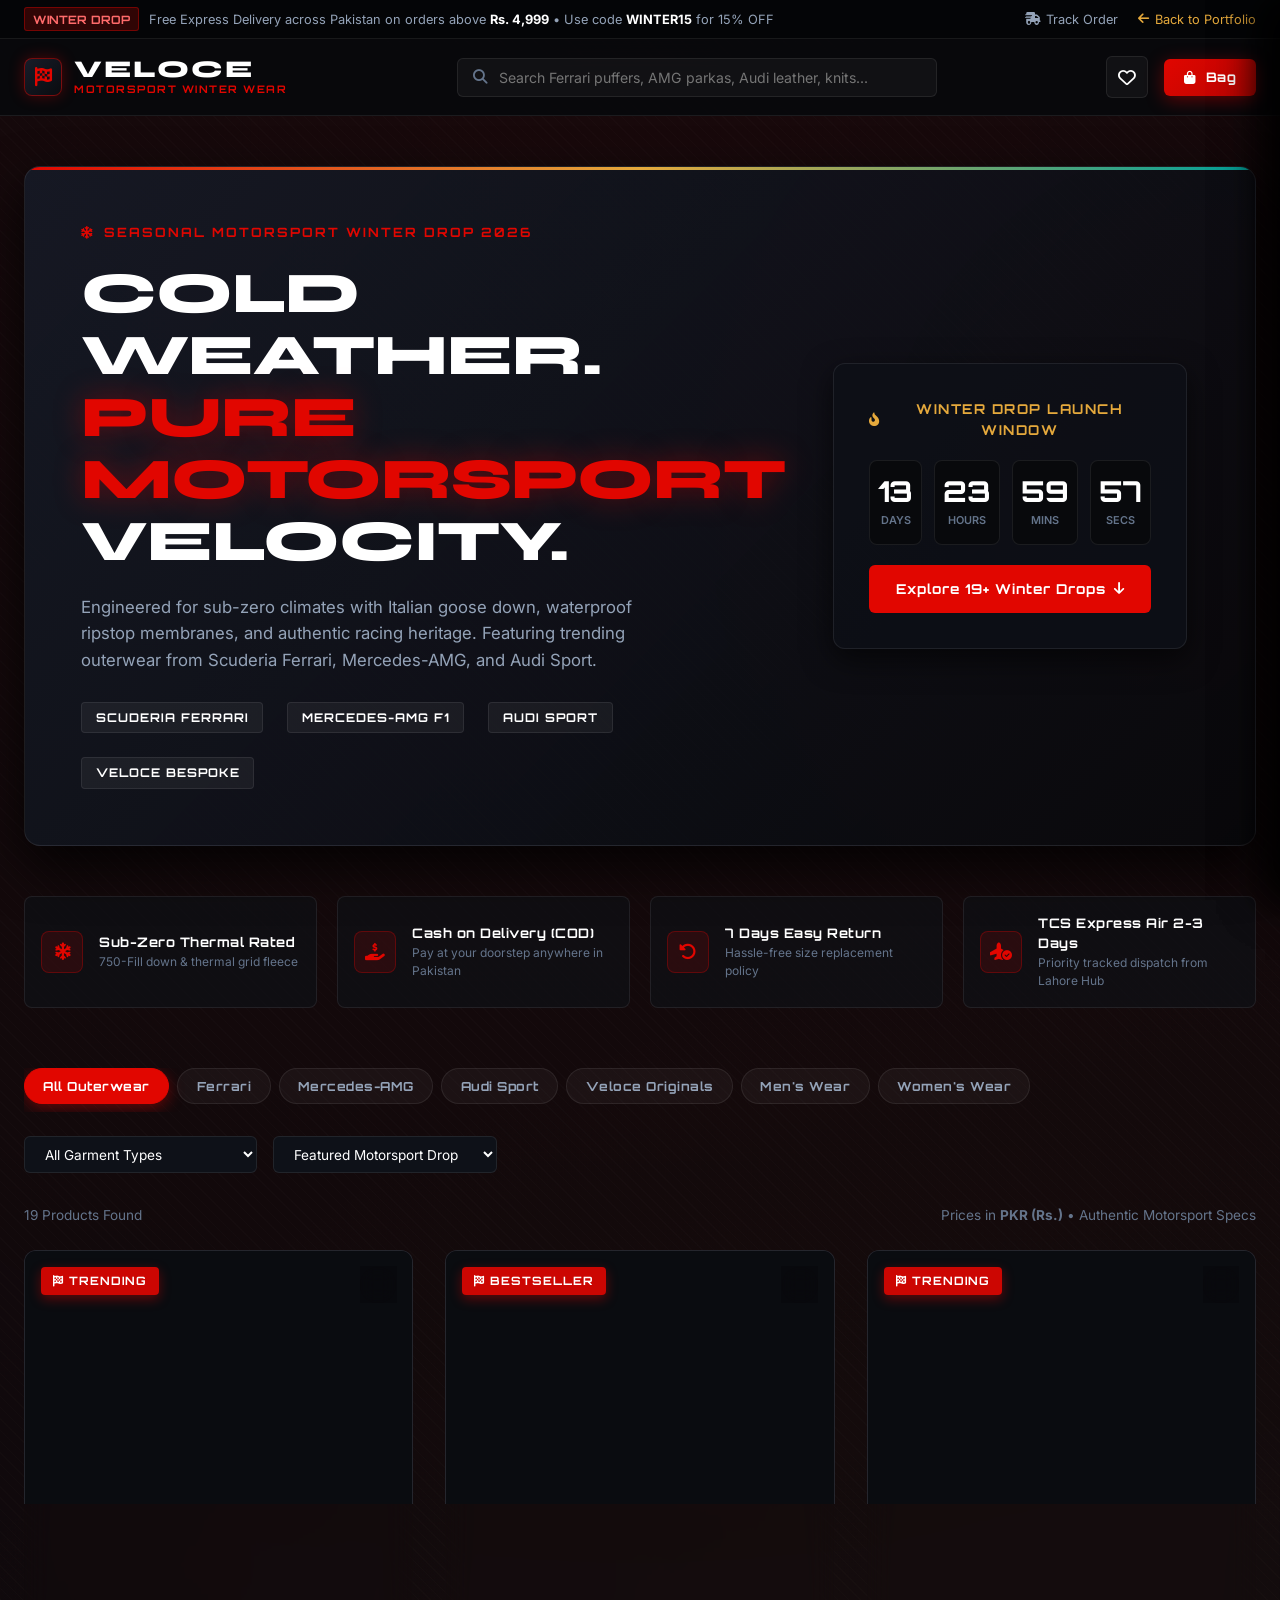
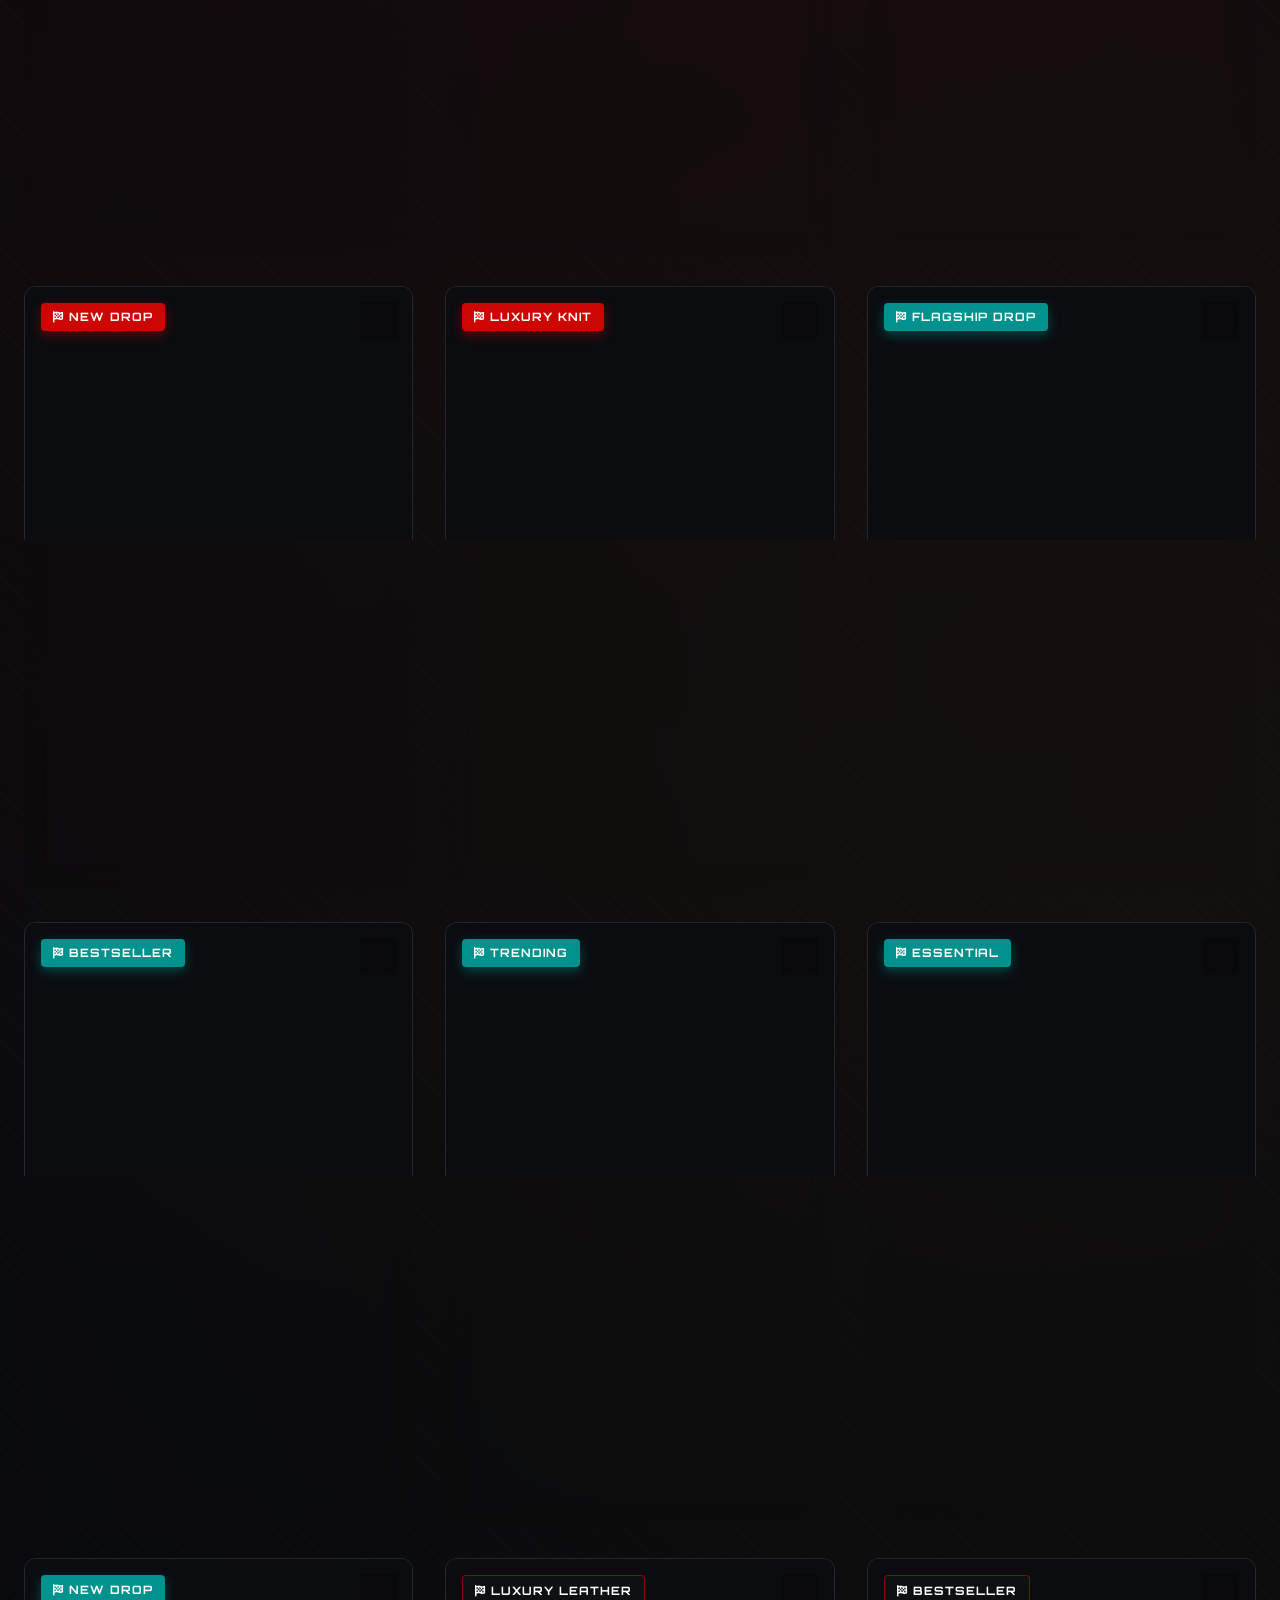
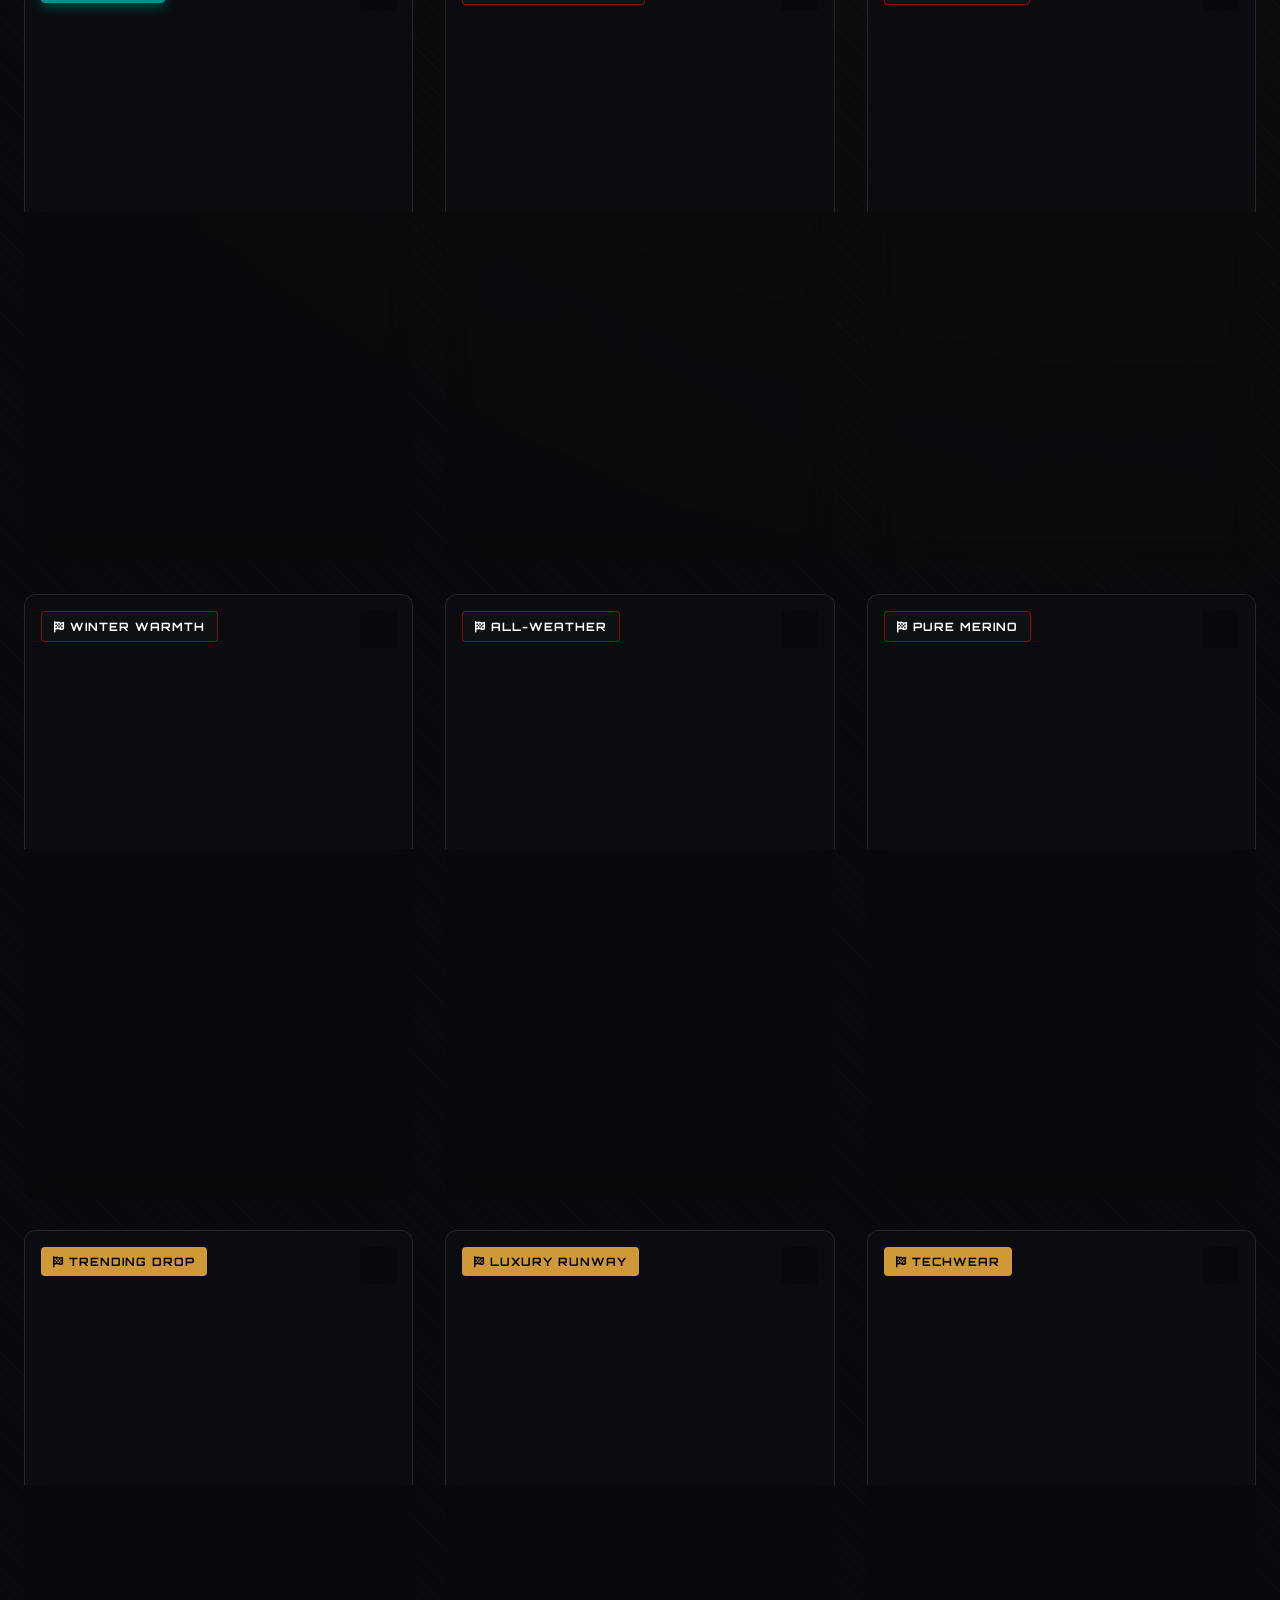
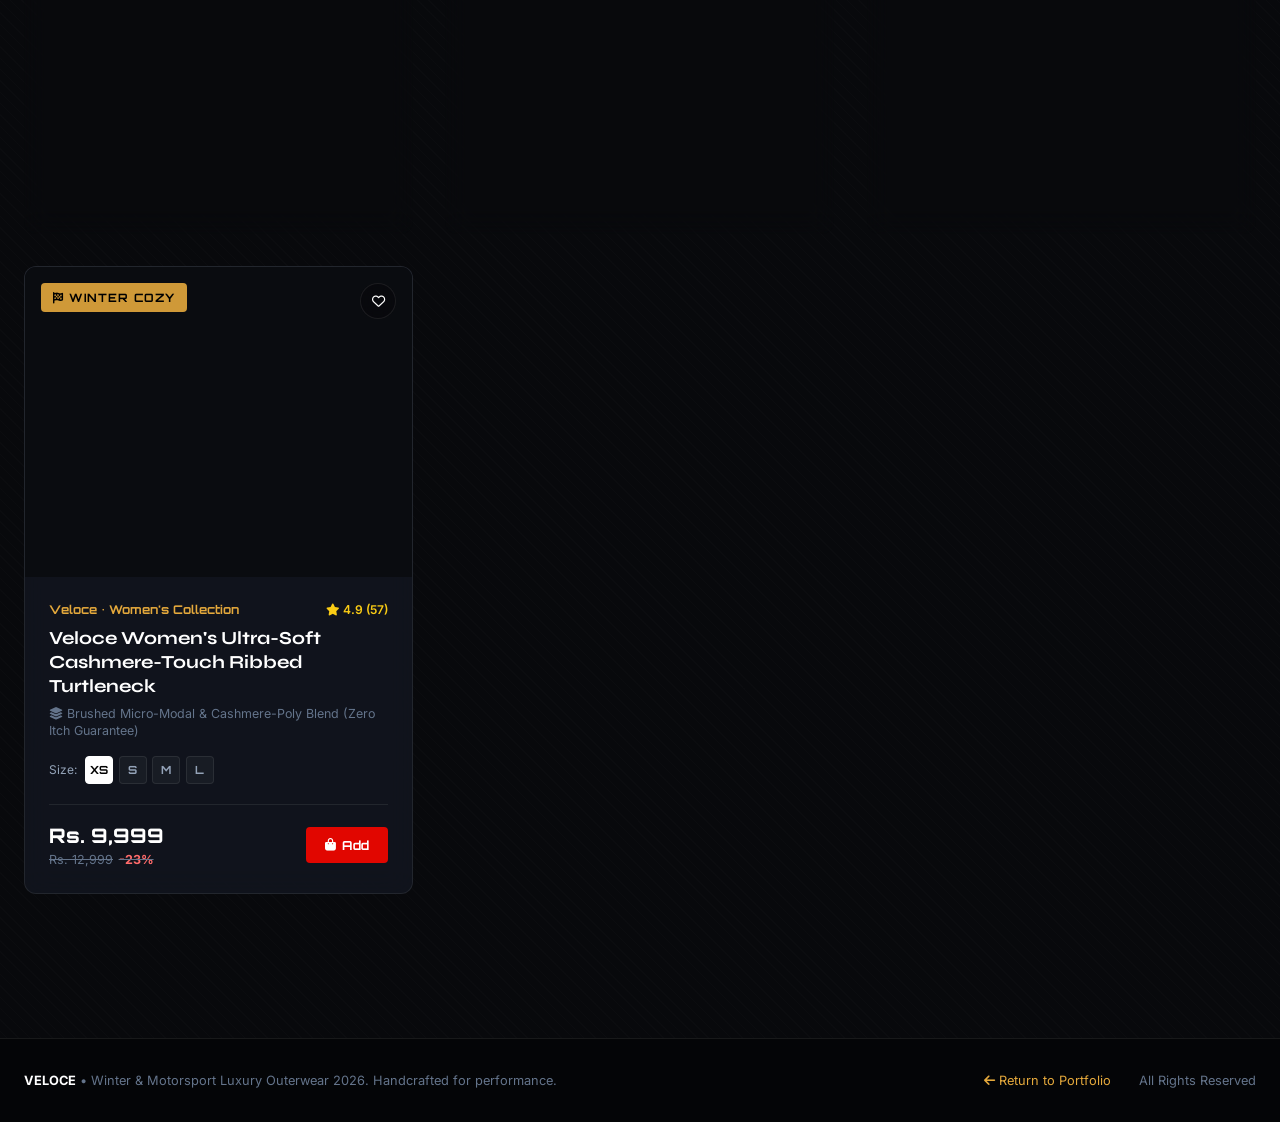
==== commit c5745c31: "feat(responsive): strict mobile audit and responsive hardening across portfolio and all sub-projects" ====
--- a/projects/veloce-store/index.html
+++ b/projects/veloce-store/index.html
@@ -322,7 +322,7 @@
         <button type="button" class="modal-close-x" onclick="document.getElementById('quickview-modal').classList.remove('active')">&times;</button>
       </div>
 
-      <div class="modal-body-content" style="display: grid; grid-template-columns: 1fr 1fr; gap: 2rem;">
+      <div class="modal-body-content qv-modal-grid">
         <div>
           <img id="qv-product-img" src="" alt="Product View" style="width: 100%; height: 360px; object-fit: cover; border-radius: 8px; border: 1px solid var(--border-subtle);">
         </div>
--- a/projects/veloce-store/css/style.css
+++ b/projects/veloce-store/css/style.css
@@ -1316,6 +1316,12 @@
   padding: 1.5rem;
 }
 
+.qv-modal-grid {
+  display: grid;
+  grid-template-columns: 1fr 1fr;
+  gap: 2rem;
+}
+
 /* Checkout Form */
 .form-grid-2 {
   display: grid;
@@ -1584,4 +1590,144 @@
   .nav-search-bar {
     display: none;
   }
-}
+  .top-announcement span:last-child {
+    display: none;
+  }
+  .top-bar-inner {
+    justify-content: space-between;
+  }
+  .catalog-controls-bar {
+    flex-direction: column;
+    align-items: stretch;
+    gap: 1rem;
+  }
+  .brand-filter-pills {
+    width: 100%;
+    -webkit-overflow-scrolling: touch;
+    scrollbar-width: none;
+  }
+  .brand-filter-pills::-webkit-scrollbar {
+    display: none;
+  }
+  .dropdown-filters-group {
+    width: 100%;
+    flex-direction: column;
+    gap: 0.5rem;
+  }
+  .select-custom {
+    width: 100%;
+  }
+  .qv-modal-grid {
+    grid-template-columns: 1fr;
+    gap: 1.25rem;
+  }
+  #qv-product-img {
+    height: 280px !important;
+  }
+  .hero-editorial-card {
+    padding: 2rem 1.25rem;
+  }
+}
+
+@media (max-width: 480px) {
+  html, body {
+    overflow-x: hidden;
+    max-width: 100vw;
+  }
+  .container {
+    padding: 0 1rem;
+  }
+  .hero-editorial-card {
+    padding: 1.5rem 0.85rem;
+    border-radius: 12px;
+  }
+  .hero-main-title {
+    font-size: clamp(1.6rem, 7vw, 2.3rem);
+    line-height: 1.15;
+  }
+  .hero-drop-tag {
+    font-size: 0.7rem;
+    padding: 0.3rem 0.6rem;
+  }
+  .hero-brand-logos {
+    gap: 0.35rem;
+  }
+  .brand-pill-mini {
+    font-size: 0.65rem;
+    padding: 0.25rem 0.5rem;
+  }
+  .countdown-timer-grid {
+    gap: 0.4rem;
+  }
+  .countdown-segment {
+    padding: 0.6rem 0.25rem;
+  }
+  .count-val {
+    font-size: 1.35rem;
+  }
+  .count-lbl {
+    font-size: 0.6rem;
+  }
+  .countdown-cta-btn {
+    min-height: 44px;
+    display: flex;
+    align-items: center;
+    justify-content: center;
+  }
+  .veloce-drawer {
+    width: 100%;
+    max-width: 100vw;
+  }
+  .veloce-modal-dialog {
+    width: 95%;
+    max-height: 88vh;
+    margin: 1rem auto;
+  }
+  .modal-body-content {
+    padding: 1rem 0.85rem;
+  }
+  .btn-drawer-checkout,
+  .btn-confirm-order,
+  .filter-tab-btn,
+  .btn-nav-bag,
+  .btn-icon-nav {
+    min-height: 44px;
+  }
+  .card-info {
+    padding: 1.15rem;
+  }
+  #veloce-toast-container {
+    right: 1rem;
+    left: 1rem;
+    bottom: 1rem;
+  }
+  .veloce-toast {
+    width: 100%;
+    font-size: 0.82rem;
+  }
+}
+
+@media (max-width: 360px) {
+  .brand-subtitle {
+    display: none;
+  }
+  .brand-title {
+    font-size: 1.15rem;
+  }
+  .top-link span {
+    display: none;
+  }
+  .top-announcement {
+    font-size: 0.72rem;
+  }
+  .countdown-timer-grid {
+    gap: 0.25rem;
+  }
+  .count-val {
+    font-size: 1.15rem;
+  }
+  .receipt-header-row {
+    flex-direction: column;
+    gap: 0.5rem;
+  }
+}
